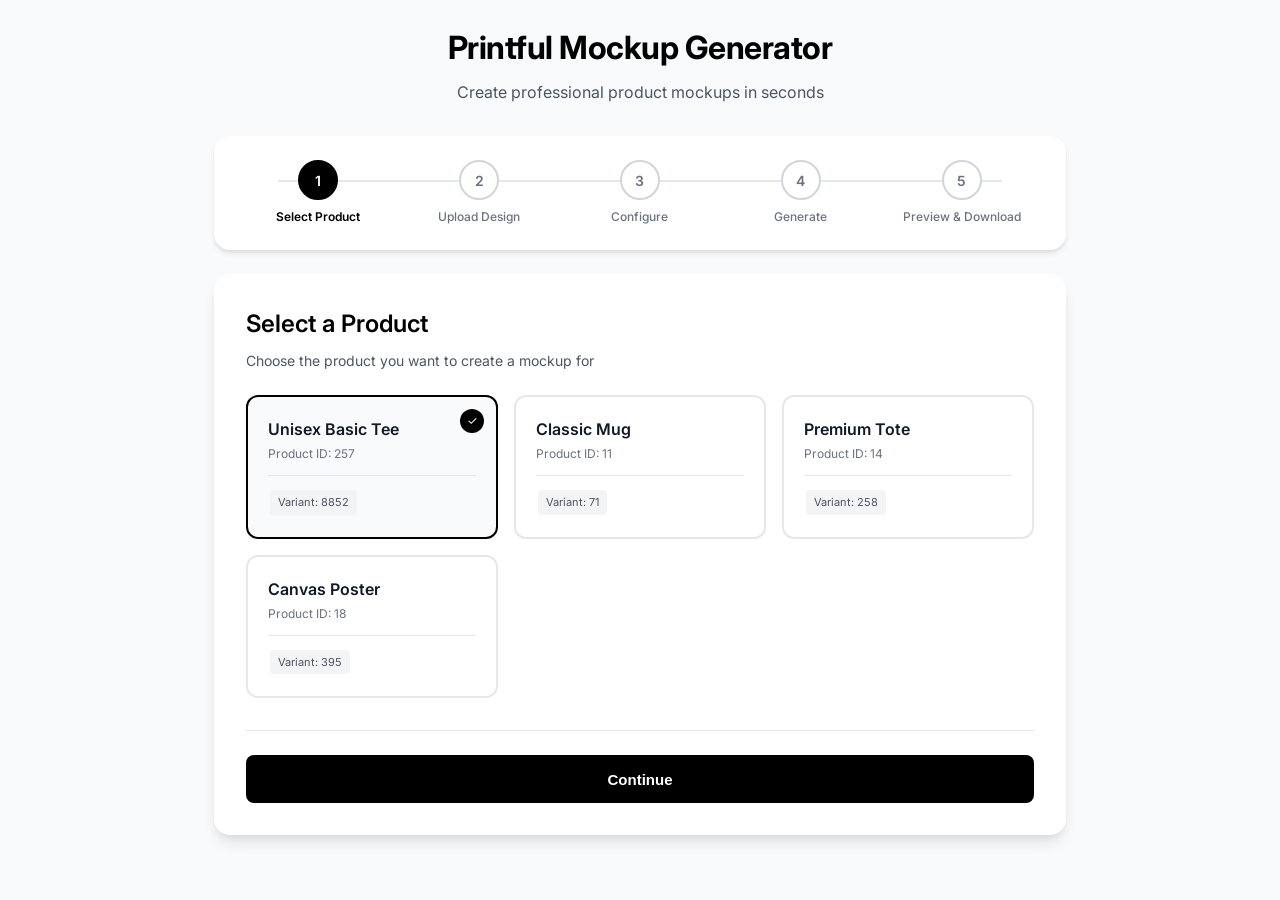
==== templates/index.html @ 851a249b "." ====
<!doctype html>
<html lang="en">
  <head>
    <meta charset="UTF-8" />
    <meta name="viewport" content="width=device-width, initial-scale=1.0" />
    <title>Printful Mockup Generator</title>
    <link rel="preconnect" href="https://fonts.googleapis.com" />
    <link rel="preconnect" href="https://fonts.gstatic.com" crossorigin />
    <link
      href="https://fonts.googleapis.com/css2?family=Inter:wght@300;400;500;600;700&display=swap"
      rel="stylesheet"
    />
    <style>
      :root {
        --color-black: #000000;
        --color-white: #ffffff;
        --color-gray-50: #f9fafb;
        --color-gray-100: #f3f4f6;
        --color-gray-200: #e5e7eb;
        --color-gray-300: #d1d5db;
        --color-gray-400: #9ca3af;
        --color-gray-500: #6b7280;
        --color-gray-600: #4b5563;
        --color-gray-700: #374151;
        --color-gray-800: #1f2937;
        --color-gray-900: #111827;
        --shadow-sm: 0 1px 2px 0 rgba(0, 0, 0, 0.05);
        --shadow-md:
          0 4px 6px -1px rgba(0, 0, 0, 0.1), 0 2px 4px -1px rgba(0, 0, 0, 0.06);
        --shadow-lg:
          0 10px 15px -3px rgba(0, 0, 0, 0.1),
          0 4px 6px -2px rgba(0, 0, 0, 0.05);
        --shadow-xl:
          0 20px 25px -5px rgba(0, 0, 0, 0.1),
          0 10px 10px -5px rgba(0, 0, 0, 0.04);
        --radius-sm: 4px;
        --radius-md: 8px;
        --radius-lg: 12px;
        --radius-xl: 16px;
        --transition-fast: 150ms ease;
        --transition-normal: 250ms ease;
        --transition-slow: 350ms ease;
      }

      * {
        box-sizing: border-box;
        margin: 0;
        padding: 0;
      }

      body {
        font-family:
          "Inter",
          -apple-system,
          BlinkMacSystemFont,
          "Segoe UI",
          Roboto,
          sans-serif;
        background: var(--color-gray-50);
        color: var(--color-gray-900);
        min-height: 100vh;
        line-height: 1.5;
      }

      /* Main Container */
      .app-container {
        max-width: 900px;
        margin: 0 auto;
        padding: 24px;
        min-height: 100vh;
      }

      /* Header */
      .app-header {
        text-align: center;
        margin-bottom: 32px;
      }

      .app-header h1 {
        font-size: 32px;
        font-weight: 700;
        color: var(--color-black);
        margin-bottom: 8px;
        letter-spacing: -0.5px;
      }

      .app-header p {
        font-size: 16px;
        color: var(--color-gray-600);
      }

      /* Progress Steps */
      .progress-container {
        background: var(--color-white);
        border-radius: var(--radius-xl);
        padding: 24px;
        margin-bottom: 24px;
        box-shadow: var(--shadow-md);
      }

      .progress-steps {
        display: flex;
        justify-content: space-between;
        position: relative;
      }

      .progress-steps::before {
        content: "";
        position: absolute;
        top: 20px;
        left: 40px;
        right: 40px;
        height: 2px;
        background: var(--color-gray-200);
        z-index: 0;
      }

      .progress-step {
        display: flex;
        flex-direction: column;
        align-items: center;
        position: relative;
        z-index: 1;
        flex: 1;
      }

      .step-circle {
        width: 40px;
        height: 40px;
        border-radius: 50%;
        background: var(--color-white);
        border: 2px solid var(--color-gray-300);
        display: flex;
        align-items: center;
        justify-content: center;
        font-weight: 600;
        font-size: 14px;
        color: var(--color-gray-500);
        transition: all var(--transition-normal);
        margin-bottom: 8px;
      }

      .step-label {
        font-size: 12px;
        font-weight: 500;
        color: var(--color-gray-500);
        text-align: center;
        transition: color var(--transition-normal);
      }

      .progress-step.active .step-circle {
        background: var(--color-black);
        border-color: var(--color-black);
        color: var(--color-white);
      }

      .progress-step.active .step-label {
        color: var(--color-black);
        font-weight: 600;
      }

      .progress-step.completed .step-circle {
        background: var(--color-black);
        border-color: var(--color-black);
        color: var(--color-white);
      }

      .progress-step.completed .step-label {
        color: var(--color-gray-700);
      }

      /* Main Card */
      .main-card {
        background: var(--color-white);
        border-radius: var(--radius-xl);
        box-shadow: var(--shadow-lg);
        overflow: hidden;
      }

      .card-content {
        padding: 32px;
      }

      /* Step Content */
      .step-content {
        display: none;
        animation: fadeIn var(--transition-normal);
      }

      .step-content.active {
        display: block;
      }

      @keyframes fadeIn {
        from {
          opacity: 0;
          transform: translateY(10px);
        }
        to {
          opacity: 1;
          transform: translateY(0);
        }
      }

      /* Step Title */
      .step-title {
        font-size: 24px;
        font-weight: 600;
        color: var(--color-black);
        margin-bottom: 8px;
      }

      .step-description {
        font-size: 14px;
        color: var(--color-gray-600);
        margin-bottom: 24px;
      }

      /* Product Selection */
      .product-grid {
        display: grid;
        grid-template-columns: repeat(auto-fill, minmax(200px, 1fr));
        gap: 16px;
      }

      .product-card {
        border: 2px solid var(--color-gray-200);
        border-radius: var(--radius-lg);
        padding: 20px;
        cursor: pointer;
        transition: all var(--transition-fast);
        background: var(--color-white);
      }

      .product-card:hover {
        border-color: var(--color-gray-400);
        transform: translateY(-2px);
        box-shadow: var(--shadow-md);
      }

      .product-card.selected {
        border-color: var(--color-black);
        background: var(--color-gray-50);
      }

      .product-card.selected::after {
        content: "✓";
        position: absolute;
        top: 12px;
        right: 12px;
        width: 24px;
        height: 24px;
        background: var(--color-black);
        color: var(--color-white);
        border-radius: 50%;
        display: flex;
        align-items: center;
        justify-content: center;
        font-size: 12px;
      }

      .product-card {
        position: relative;
      }

      .product-name {
        font-weight: 600;
        font-size: 16px;
        margin-bottom: 4px;
      }

      .product-id {
        font-size: 12px;
        color: var(--color-gray-500);
      }

      .product-variants {
        margin-top: 12px;
        padding-top: 12px;
        border-top: 1px solid var(--color-gray-200);
      }

      .variant-tag {
        display: inline-block;
        padding: 4px 8px;
        background: var(--color-gray-100);
        border-radius: var(--radius-sm);
        font-size: 11px;
        color: var(--color-gray-600);
        margin: 2px;
      }

      /* File Upload */
      .upload-zone {
        border: 2px dashed var(--color-gray-300);
        border-radius: var(--radius-lg);
        padding: 48px 24px;
        text-align: center;
        cursor: pointer;
        transition: all var(--transition-fast);
        background: var(--color-gray-50);
      }

      .upload-zone:hover,
      .upload-zone.dragover {
        border-color: var(--color-black);
        background: var(--color-white);
      }

      .upload-zone.has-file {
        border-style: solid;
        border-color: var(--color-black);
        background: var(--color-white);
      }

      .upload-icon {
        width: 64px;
        height: 64px;
        margin: 0 auto 16px;
        background: var(--color-gray-100);
        border-radius: 50%;
        display: flex;
        align-items: center;
        justify-content: center;
        font-size: 28px;
      }

      .upload-text {
        font-size: 16px;
        font-weight: 500;
        color: var(--color-gray-900);
        margin-bottom: 4px;
      }

      .upload-hint {
        font-size: 14px;
        color: var(--color-gray-500);
      }

      .upload-preview {
        display: flex;
        align-items: center;
        gap: 16px;
        padding: 16px;
        background: var(--color-gray-50);
        border-radius: var(--radius-md);
        margin-top: 16px;
      }

      .upload-preview img {
        width: 80px;
        height: 80px;
        object-fit: cover;
        border-radius: var(--radius-md);
      }

      .upload-preview-info {
        flex: 1;
      }

      .upload-preview-name {
        font-weight: 500;
        font-size: 14px;
        margin-bottom: 4px;
      }

      .upload-preview-size {
        font-size: 12px;
        color: var(--color-gray-500);
      }

      .upload-preview-remove {
        padding: 8px;
        background: none;
        border: none;
        cursor: pointer;
        color: var(--color-gray-500);
        transition: color var(--transition-fast);
      }

      .upload-preview-remove:hover {
        color: var(--color-black);
      }

      /* Placement Options */
      .placement-grid {
        display: grid;
        grid-template-columns: repeat(2, 1fr);
        gap: 12px;
      }

      @media (min-width: 640px) {
        .placement-grid {
          grid-template-columns: repeat(4, 1fr);
        }
      }

      .placement-option {
        border: 2px solid var(--color-gray-200);
        border-radius: var(--radius-md);
        padding: 16px 12px;
        cursor: pointer;
        transition: all var(--transition-fast);
        text-align: center;
      }

      .placement-option:hover {
        border-color: var(--color-gray-400);
      }

      .placement-option.selected {
        border-color: var(--color-black);
        background: var(--color-gray-900);
        color: var(--color-white);
      }

      .placement-icon {
        font-size: 24px;
        margin-bottom: 8px;
      }

      .placement-label {
        font-size: 12px;
        font-weight: 500;
      }

      /* Generate Button */
      .btn {
        display: inline-flex;
        align-items: center;
        justify-content: center;
        gap: 8px;
        padding: 14px 28px;
        background: var(--color-black);
        color: var(--color-white);
        border: none;
        border-radius: var(--radius-md);
        font-size: 15px;
        font-weight: 600;
        cursor: pointer;
        transition: all var(--transition-fast);
        min-height: 48px;
        width: 100%;
      }

      .btn:hover:not(:disabled) {
        background: var(--color-gray-800);
        transform: translateY(-1px);
        box-shadow: var(--shadow-md);
      }

      .btn:disabled {
        background: var(--color-gray-400);
        cursor: not-allowed;
      }

      .btn-secondary {
        background: var(--color-white);
        color: var(--color-black);
        border: 2px solid var(--color-black);
      }

      .btn-secondary:hover:not(:disabled) {
        background: var(--color-gray-50);
      }

      /* Loading State */
      .loading-container {
        text-align: center;
        padding: 48px 24px;
      }

      .loading-spinner {
        width: 48px;
        height: 48px;
        border: 3px solid var(--color-gray-200);
        border-top-color: var(--color-black);
        border-radius: 50%;
        animation: spin 1s linear infinite;
        margin: 0 auto 20px;
      }

      @keyframes spin {
        to {
          transform: rotate(360deg);
        }
      }

      .loading-text {
        font-size: 16px;
        font-weight: 500;
        color: var(--color-gray-900);
        margin-bottom: 8px;
      }

      .loading-subtext {
        font-size: 14px;
        color: var(--color-gray-500);
      }

      /* Progress Bar */
      .progress-bar {
        width: 100%;
        height: 4px;
        background: var(--color-gray-200);
        border-radius: 2px;
        margin-top: 24px;
        overflow: hidden;
      }

      .progress-bar-fill {
        height: 100%;
        background: var(--color-black);
        border-radius: 2px;
        transition: width var(--transition-normal);
      }

      /* Mockup Preview */
      .mockup-preview {
        text-align: center;
      }

      .mockup-image-container {
        position: relative;
        display: inline-block;
        max-width: 100%;
        margin-bottom: 24px;
      }

      .mockup-image {
        max-width: 100%;
        max-height: 400px;
        border-radius: var(--radius-lg);
        box-shadow: var(--shadow-lg);
      }

      .mockup-actions {
        display: flex;
        gap: 12px;
        justify-content: center;
        flex-wrap: wrap;
      }

      .mockup-actions .btn {
        width: auto;
        min-width: 160px;
      }

      /* Error/Success Messages */
      .message {
        padding: 16px 20px;
        border-radius: var(--radius-md);
        margin-bottom: 20px;
        font-size: 14px;
        display: flex;
        align-items: center;
        gap: 12px;
      }

      .message.error {
        background: #fef2f2;
        border: 1px solid #fecaca;
        color: #991b1b;
      }

      .message.success {
        background: #f0fdf4;
        border: 1px solid #bbf7d0;
        color: #166534;
      }

      .message-icon {
        font-size: 20px;
      }

      /* Toast Notifications */
      .toast-container {
        position: fixed;
        top: 24px;
        right: 24px;
        z-index: 1000;
        display: flex;
        flex-direction: column;
        gap: 12px;
      }

      .toast {
        padding: 16px 20px;
        background: var(--color-white);
        border-radius: var(--radius-md);
        box-shadow: var(--shadow-xl);
        display: flex;
        align-items: center;
        gap: 12px;
        min-width: 300px;
        animation: slideIn var(--transition-normal);
        border-left: 4px solid var(--color-black);
      }

      .toast.success {
        border-left-color: #22c55e;
      }

      .toast.error {
        border-left-color: #ef4444;
      }

      @keyframes slideIn {
        from {
          opacity: 0;
          transform: translateX(100%);
        }
        to {
          opacity: 1;
          transform: translateX(0);
        }
      }

      /* Navigation Buttons */
      .step-navigation {
        display: flex;
        gap: 12px;
        margin-top: 32px;
        padding-top: 24px;
        border-top: 1px solid var(--color-gray-200);
      }

      .step-navigation .btn {
        flex: 1;
      }

      /* Hidden */
      .hidden {
        display: none !important;
      }

      /* Responsive */
      @media (max-width: 640px) {
        .app-container {
          padding: 16px;
        }

        .progress-steps::before {
          left: 20px;
          right: 20px;
        }

        .step-label {
          font-size: 10px;
        }

        .step-circle {
          width: 32px;
          height: 32px;
          font-size: 12px;
        }

        .card-content {
          padding: 24px 16px;
        }

        .placement-grid {
          grid-template-columns: repeat(2, 1fr);
        }
      }
    </style>
  </head>
  <body>
    <div class="app-container">
      <!-- Header -->
      <header class="app-header">
        <h1>Printful Mockup Generator</h1>
        <p>Create professional product mockups in seconds</p>
      </header>

      <!-- Progress Steps -->
      <div class="progress-container">
        <div class="progress-steps">
          <div class="progress-step active" data-step="1">
            <div class="step-circle">1</div>
            <div class="step-label">Select Product</div>
          </div>
          <div class="progress-step" data-step="2">
            <div class="step-circle">2</div>
            <div class="step-label">Upload Design</div>
          </div>
          <div class="progress-step" data-step="3">
            <div class="step-circle">3</div>
            <div class="step-label">Configure</div>
          </div>
          <div class="progress-step" data-step="4">
            <div class="step-circle">4</div>
            <div class="step-label">Generate</div>
          </div>
          <div class="progress-step" data-step="5">
            <div class="step-circle">5</div>
            <div class="step-label">Preview & Download</div>
          </div>
        </div>
      </div>

      <!-- Main Card -->
      <div class="main-card">
        <div class="card-content">
          <!-- Messages -->
          <div id="message-container"></div>

          <!-- Step 1: Select Product -->
          <div id="step-1" class="step-content active">
            <h2 class="step-title">Select a Product</h2>
            <p class="step-description">
              Choose the product you want to create a mockup for
            </p>

            <div class="product-grid">
              <div
                class="product-card selected"
                data-product-id="257"
                data-variant-id="8852"
              >
                <div class="product-name">Unisex Basic Tee</div>
                <div class="product-id">Product ID: 257</div>
                <div class="product-variants">
                  <span class="variant-tag">Variant: 8852</span>
                </div>
              </div>
              <div
                class="product-card"
                data-product-id="11"
                data-variant-id="71"
              >
                <div class="product-name">Classic Mug</div>
                <div class="product-id">Product ID: 11</div>
                <div class="product-variants">
                  <span class="variant-tag">Variant: 71</span>
                </div>
              </div>
              <div
                class="product-card"
                data-product-id="14"
                data-variant-id="258"
              >
                <div class="product-name">Premium Tote</div>
                <div class="product-id">Product ID: 14</div>
                <div class="product-variants">
                  <span class="variant-tag">Variant: 258</span>
                </div>
              </div>
              <div
                class="product-card"
                data-product-id="18"
                data-variant-id="395"
              >
                <div class="product-name">Canvas Poster</div>
                <div class="product-id">Product ID: 18</div>
                <div class="product-variants">
                  <span class="variant-tag">Variant: 395</span>
                </div>
              </div>
            </div>

            <div class="step-navigation">
              <button class="btn" id="step1-next">Continue</button>
            </div>
          </div>

          <!-- Step 2: Upload Design -->
          <div id="step-2" class="step-content">
            <h2 class="step-title">Upload Your Design</h2>
            <p class="step-description">
              Upload your artwork in PNG, JPG, or SVG format
            </p>

            <div class="upload-zone" id="upload-zone">
              <div class="upload-icon">📁</div>
              <div class="upload-text">Click to upload or drag and drop</div>
              <div class="upload-hint">PNG, JPG, SVG up to 10MB</div>
              <input
                type="file"
                id="file-input"
                accept="image/png,image/jpeg,image/jpg,image/svg+xml"
                hidden
              />
            </div>

            <div id="upload-preview" class="upload-preview hidden">
              <img id="preview-image" src="" alt="Preview" />
              <div class="upload-preview-info">
                <div class="upload-preview-name" id="preview-name"></div>
                <div class="upload-preview-size" id="preview-size"></div>
              </div>
              <button
                class="upload-preview-remove"
                id="remove-file"
                title="Remove"
              >
                ✕
              </button>
            </div>

            <div class="step-navigation">
              <button class="btn btn-secondary" id="step2-back">Back</button>
              <button class="btn" id="step2-next" disabled>Continue</button>
            </div>
          </div>

          <!-- Step 3: Configure -->
          <div id="step-3" class="step-content">
            <h2 class="step-title">Configure Placement</h2>
            <p class="step-description">
              Choose where you want your design to appear on the product
            </p>

            <div class="placement-grid">
              <div class="placement-option selected" data-placement="front">
                <div class="placement-icon">👕</div>
                <div class="placement-label">Front</div>
              </div>
              <div class="placement-option" data-placement="back">
                <div class="placement-icon">👔</div>
                <div class="placement-label">Back</div>
              </div>
              <div class="placement-option" data-placement="left_chest">
                <div class="placement-icon">🎯</div>
                <div class="placement-label">Left Chest</div>
              </div>
              <div class="placement-option" data-placement="right_chest">
                <div class="placement-icon">🎯</div>
                <div class="placement-label">Right Chest</div>
              </div>
            </div>

            <div class="step-navigation">
              <button class="btn btn-secondary" id="step3-back">Back</button>
              <button class="btn" id="step3-next">Generate Mockup</button>
            </div>
          </div>

          <!-- Step 4: Generate -->
          <div id="step-4" class="step-content">
            <h2 class="step-title">Generating Mockup</h2>
            <p class="step-description">
              Please wait while we create your mockup...
            </p>

            <div class="loading-container">
              <div class="loading-spinner"></div>
              <div class="loading-text" id="loading-text">
                Uploading your design...
              </div>
              <div class="loading-subtext" id="loading-subtext">
                This may take a few moments
              </div>
              <div class="progress-bar">
                <div
                  class="progress-bar-fill"
                  id="progress-bar"
                  style="width: 0%"
                ></div>
              </div>
            </div>
          </div>

          <!-- Step 5: Preview & Download -->
          <div id="step-5" class="step-content">
            <h2 class="step-title">Your Mockup is Ready!</h2>
            <p class="step-description">
              Preview and download your generated mockup
            </p>

            <div class="mockup-preview">
              <div class="mockup-image-container">
                <img
                  id="final-mockup"
                  class="mockup-image"
                  src=""
                  alt="Generated Mockup"
                />
              </div>

              <div class="mockup-actions">
                <button class="btn" id="download-btn">Download Mockup</button>
                <button class="btn btn-secondary" id="new-mockup-btn">
                  Create New Mockup
                </button>
              </div>
            </div>
          </div>
        </div>
      </div>
    </div>

    <!-- Toast Container -->
    <div class="toast-container" id="toast-container"></div>

    <script>
      // App State
      const state = {
        currentStep: 1,
        productId: 257,
        variantId: 8852,
        selectedFile: null,
        placement: "front",
        taskKey: null,
        pollingInterval: null,
        mockupUrl: null,
      };

      // DOM Elements
      const elements = {
        progressSteps: document.querySelectorAll(".progress-step"),
        stepContents: document.querySelectorAll(".step-content"),
        productCards: document.querySelectorAll(".product-card"),
        uploadZone: document.getElementById("upload-zone"),
        fileInput: document.getElementById("file-input"),
        uploadPreview: document.getElementById("upload-preview"),
        previewImage: document.getElementById("preview-image"),
        previewName: document.getElementById("preview-name"),
        previewSize: document.getElementById("preview-size"),
        removeFile: document.getElementById("remove-file"),
        placementOptions: document.querySelectorAll(".placement-option"),
        loadingText: document.getElementById("loading-text"),
        loadingSubtext: document.getElementById("loading-subtext"),
        progressBar: document.getElementById("progress-bar"),
        finalMockup: document.getElementById("final-mockup"),
        messageContainer: document.getElementById("message-container"),
        toastContainer: document.getElementById("toast-container"),
      };

      // Initialize
      function init() {
        setupEventListeners();
        updateProgressUI();
      }

      // Event Listeners
      function setupEventListeners() {
        // Product selection
        elements.productCards.forEach((card) => {
          card.addEventListener("click", () => {
            elements.productCards.forEach((c) =>
              c.classList.remove("selected"),
            );
            card.classList.add("selected");
            state.productId = parseInt(card.dataset.productId);
            state.variantId = parseInt(card.dataset.variantId);
          });
        });

        // File upload
        elements.uploadZone.addEventListener("click", () => {
          elements.fileInput.click();
        });

        elements.uploadZone.addEventListener("dragover", (e) => {
          e.preventDefault();
          elements.uploadZone.classList.add("dragover");
        });

        elements.uploadZone.addEventListener("dragleave", () => {
          elements.uploadZone.classList.remove("dragover");
        });

        elements.uploadZone.addEventListener("drop", (e) => {
          e.preventDefault();
          elements.uploadZone.classList.remove("dragover");
          const file = e.dataTransfer.files[0];
          if (file && file.type.startsWith("image/")) {
            handleFileSelect(file);
          }
        });

        elements.fileInput.addEventListener("change", (e) => {
          const file = e.target.files[0];
          if (file) {
            handleFileSelect(file);
          }
        });

        elements.removeFile.addEventListener("click", (e) => {
          e.stopPropagation();
          clearFile();
        });

        // Placement selection
        elements.placementOptions.forEach((option) => {
          option.addEventListener("click", () => {
            elements.placementOptions.forEach((o) =>
              o.classList.remove("selected"),
            );
            option.classList.add("selected");
            state.placement = option.dataset.placement;
          });
        });

        // Navigation buttons
        document.getElementById("step1-next").addEventListener("click", () => {
          goToStep(2);
        });

        document.getElementById("step2-back").addEventListener("click", () => {
          goToStep(1);
        });

        document.getElementById("step2-next").addEventListener("click", () => {
          goToStep(3);
        });

        document.getElementById("step3-back").addEventListener("click", () => {
          goToStep(2);
        });

        document.getElementById("step3-next").addEventListener("click", () => {
          generateMockup();
        });

        document
          .getElementById("download-btn")
          .addEventListener("click", () => {
            downloadMockup();
          });

        document
          .getElementById("new-mockup-btn")
          .addEventListener("click", () => {
            resetApp();
          });
      }

      // File Handling
      function handleFileSelect(file) {
        state.selectedFile = file;

        // Show preview
        const reader = new FileReader();
        reader.onload = (e) => {
          elements.previewImage.src = e.target.result;
          elements.previewName.textContent = file.name;
          elements.previewSize.textContent = formatFileSize(file.size);
          elements.uploadPreview.classList.remove("hidden");
          elements.uploadZone.classList.add("has-file");
          document.getElementById("step2-next").disabled = false;
        };
        reader.readAsDataURL(file);
      }

      function clearFile() {
        state.selectedFile = null;
        elements.fileInput.value = "";
        elements.uploadPreview.classList.add("hidden");
        elements.uploadZone.classList.remove("has-file");
        document.getElementById("step2-next").disabled = true;
      }

      function formatFileSize(bytes) {
        if (bytes < 1024) return bytes + " B";
        if (bytes < 1024 * 1024) return (bytes / 1024).toFixed(1) + " KB";
        return (bytes / (1024 * 1024)).toFixed(1) + " MB";
      }

      // Step Navigation
      function goToStep(step) {
        state.currentStep = step;
        updateProgressUI();

        elements.stepContents.forEach((content) => {
          content.classList.remove("active");
        });
        document.getElementById(`step-${step}`).classList.add("active");
      }

      function updateProgressUI() {
        elements.progressSteps.forEach((step) => {
          const stepNum = parseInt(step.dataset.step);
          step.classList.remove("active", "completed");

          if (stepNum < state.currentStep) {
            step.classList.add("completed");
          } else if (stepNum === state.currentStep) {
            step.classList.add("active");
          }
        });
      }

      // Mockup Generation
      async function generateMockup() {
        goToStep(4);
        updateProgress(0, "Uploading your design...");

        try {
          // Upload file
          const formData = new FormData();
          formData.append("file", state.selectedFile);
          formData.append("create_mockup", "true");

          updateProgress(20, "Uploading your design...");

          console.log("Starting upload to /api/upload...");

          const uploadResponse = await fetch("/api/upload", {
            method: "POST",
            body: formData,
          });

          console.log("Upload response status:", uploadResponse.status);

          if (!uploadResponse.ok) {
            throw new Error(`Server returned ${uploadResponse.status}: ${uploadResponse.statusText}`);
          }

          const uploadResult = await uploadResponse.json();
          console.log("Upload result:", uploadResult);

          if (!uploadResult.success) {
            throw new Error(uploadResult.error || "Failed to upload file");
          }

          updateProgress(50, "Creating mockup task...");

          // Get task key
          const taskKey =
            uploadResult.data?.mockup_task?.result?.task_key ||
            uploadResult.data?.mockup_task?.task_key ||
            uploadResult.task_key;

          console.log("Task key received:", taskKey);

          if (!taskKey) {
            console.error("Full upload result:", uploadResult);
            throw new Error("No task key returned from server. Check server logs for details.");
          }

          state.taskKey = taskKey;

          updateProgress(70, "Processing mockup...");

          // Start polling for results
          await pollTaskResult(taskKey);
        } catch (error) {
          console.error("Mockup generation error:", error);
          updateProgress(0, "Error occurred");
          showToast(error.message || "An error occurred during mockup generation", "error");
          setTimeout(() => {
            goToStep(3);
          }, 2000);
        }
      }

      function updateProgress(percent, text) {
        elements.progressBar.style.width = percent + "%";
        elements.loadingText.textContent = text;
      }

      async function pollTaskResult(taskKey) {
        updateProgress(80, "Processing mockup...");

        // Poll every 3 seconds
        state.pollingInterval = setInterval(async () => {
          try {
            const response = await fetch(`/api/mockups/${taskKey}`);
            const result = await response.json();

            if (result.success) {
              if (result.status === "completed") {
                clearInterval(state.pollingInterval);
                updateProgress(100, "Complete!");

                const mockups = result.mockups || [];
                if (mockups.length > 0) {
                  state.mockupUrl = mockups[0].url;
                  elements.finalMockup.src = state.mockupUrl;
                  showToast("Mockup generated successfully!", "success");
                  goToStep(5);
                } else {
                  throw new Error("No mockups returned");
                }
              } else if (result.status === "failed") {
                clearInterval(state.pollingInterval);
                throw new Error("Mockup generation failed");
              }
            }
          } catch (error) {
            console.error("Polling error:", error);
          }
        }, 3000);

        // Initial poll
        try {
          const response = await fetch(`/api/mockups/${taskKey}`);
          const result = await response.json();

          if (result.success && result.status === "completed") {
            clearInterval(state.pollingInterval);
            updateProgress(100, "Complete!");

            const mockups = result.mockups || [];
            if (mockups.length > 0) {
              state.mockupUrl = mockups[0].url;
              elements.finalMockup.src = state.mockupUrl;
              showToast("Mockup generated successfully!", "success");
              goToStep(5);
            }
          }
        } catch (error) {
          console.error("Initial poll error:", error);
        }
      }

      // Download Mockup
      function downloadMockup() {
        if (state.mockupUrl) {
          const link = document.createElement("a");
          link.href = state.mockupUrl;
          link.download = "mockup-" + Date.now() + ".png";
          link.target = "_blank";
          document.body.appendChild(link);
          link.click();
          document.body.removeChild(link);
          showToast("Download started!", "success");
        }
      }

      // Reset App
      function resetApp() {
        clearInterval(state.pollingInterval);
        state.currentStep = 1;
        state.taskKey = null;
        state.mockupUrl = null;
        clearFile();

        // Reset placement
        elements.placementOptions.forEach((o) =>
          o.classList.remove("selected"),
        );
        document
          .querySelector('[data-placement="front"]')
          .classList.add("selected");
        state.placement = "front";

        // Reset product selection
        elements.productCards.forEach((c) => c.classList.remove("selected"));
        document
          .querySelector('[data-product-id="257"]')
          .classList.add("selected");
        state.productId = 257;
        state.variantId = 8852;

        goToStep(1);
      }

      // Toast Notifications
      function showToast(message, type = "success") {
        const toast = document.createElement("div");
        toast.className = `toast ${type}`;
        toast.innerHTML = `
          <span class="message-icon">${type === "success" ? "✓" : "✕"}</span>
          <span>${message}</span>
        `;

        elements.toastContainer.appendChild(toast);

        setTimeout(() => {
          toast.style.opacity = "0";
          toast.style.transform = "translateX(100%)";
          setTimeout(() => {
            toast.remove();
          }, 300);
        }, 3000);
      }

      // Initialize app
      init();
    </script>
  </body>
</html>
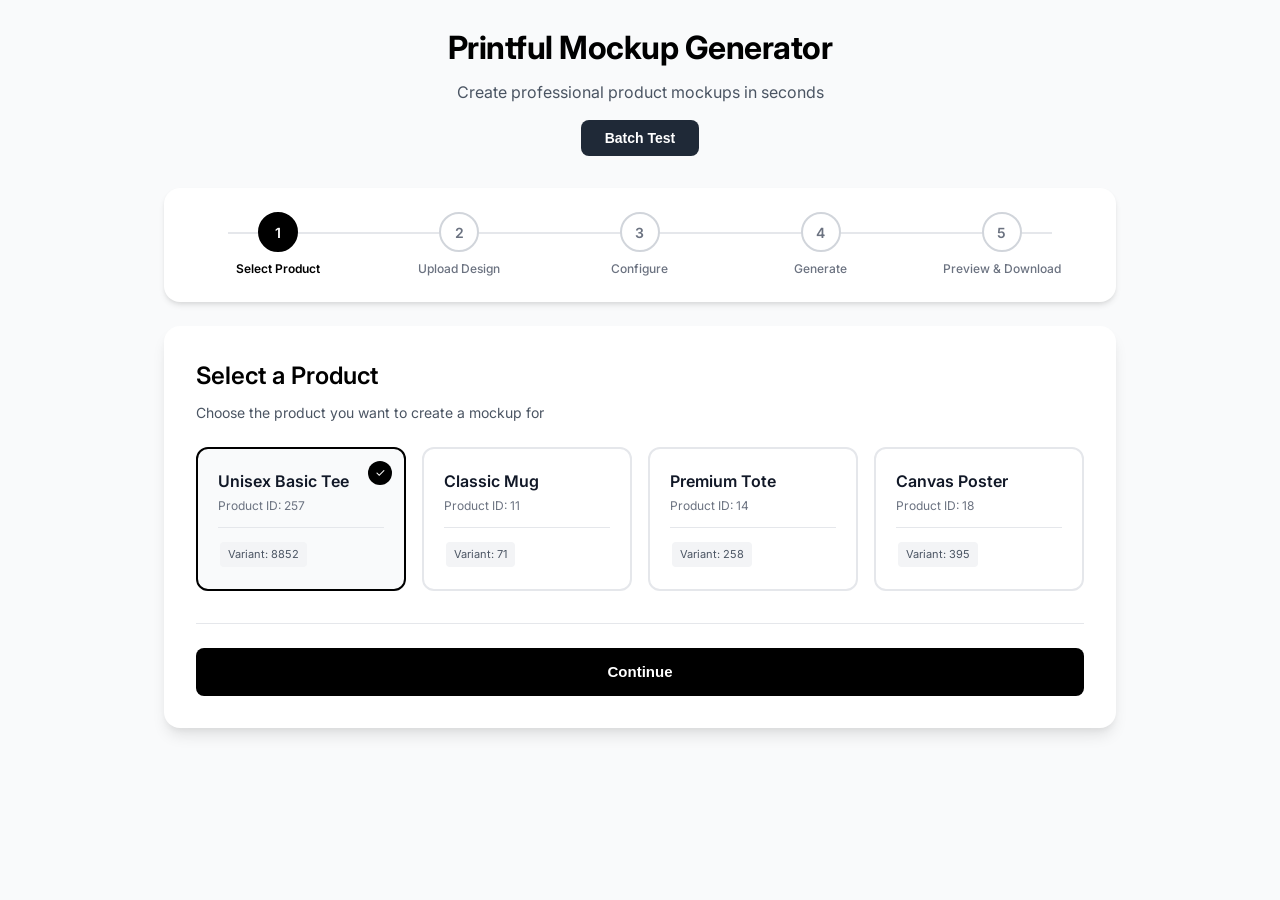
==== commit 8b333e77: "." ====
--- a/templates/index.html
+++ b/templates/index.html
@@ -10,660 +10,7 @@
       href="https://fonts.googleapis.com/css2?family=Inter:wght@300;400;500;600;700&display=swap"
       rel="stylesheet"
     />
-    <style>
-      :root {
-        --color-black: #000000;
-        --color-white: #ffffff;
-        --color-gray-50: #f9fafb;
-        --color-gray-100: #f3f4f6;
-        --color-gray-200: #e5e7eb;
-        --color-gray-300: #d1d5db;
-        --color-gray-400: #9ca3af;
-        --color-gray-500: #6b7280;
-        --color-gray-600: #4b5563;
-        --color-gray-700: #374151;
-        --color-gray-800: #1f2937;
-        --color-gray-900: #111827;
-        --shadow-sm: 0 1px 2px 0 rgba(0, 0, 0, 0.05);
-        --shadow-md:
-          0 4px 6px -1px rgba(0, 0, 0, 0.1), 0 2px 4px -1px rgba(0, 0, 0, 0.06);
-        --shadow-lg:
-          0 10px 15px -3px rgba(0, 0, 0, 0.1),
-          0 4px 6px -2px rgba(0, 0, 0, 0.05);
-        --shadow-xl:
-          0 20px 25px -5px rgba(0, 0, 0, 0.1),
-          0 10px 10px -5px rgba(0, 0, 0, 0.04);
-        --radius-sm: 4px;
-        --radius-md: 8px;
-        --radius-lg: 12px;
-        --radius-xl: 16px;
-        --transition-fast: 150ms ease;
-        --transition-normal: 250ms ease;
-        --transition-slow: 350ms ease;
-      }
-
-      * {
-        box-sizing: border-box;
-        margin: 0;
-        padding: 0;
-      }
-
-      body {
-        font-family:
-          "Inter",
-          -apple-system,
-          BlinkMacSystemFont,
-          "Segoe UI",
-          Roboto,
-          sans-serif;
-        background: var(--color-gray-50);
-        color: var(--color-gray-900);
-        min-height: 100vh;
-        line-height: 1.5;
-      }
-
-      /* Main Container */
-      .app-container {
-        max-width: 900px;
-        margin: 0 auto;
-        padding: 24px;
-        min-height: 100vh;
-      }
-
-      /* Header */
-      .app-header {
-        text-align: center;
-        margin-bottom: 32px;
-      }
-
-      .app-header h1 {
-        font-size: 32px;
-        font-weight: 700;
-        color: var(--color-black);
-        margin-bottom: 8px;
-        letter-spacing: -0.5px;
-      }
-
-      .app-header p {
-        font-size: 16px;
-        color: var(--color-gray-600);
-      }
-
-      /* Progress Steps */
-      .progress-container {
-        background: var(--color-white);
-        border-radius: var(--radius-xl);
-        padding: 24px;
-        margin-bottom: 24px;
-        box-shadow: var(--shadow-md);
-      }
-
-      .progress-steps {
-        display: flex;
-        justify-content: space-between;
-        position: relative;
-      }
-
-      .progress-steps::before {
-        content: "";
-        position: absolute;
-        top: 20px;
-        left: 40px;
-        right: 40px;
-        height: 2px;
-        background: var(--color-gray-200);
-        z-index: 0;
-      }
-
-      .progress-step {
-        display: flex;
-        flex-direction: column;
-        align-items: center;
-        position: relative;
-        z-index: 1;
-        flex: 1;
-      }
-
-      .step-circle {
-        width: 40px;
-        height: 40px;
-        border-radius: 50%;
-        background: var(--color-white);
-        border: 2px solid var(--color-gray-300);
-        display: flex;
-        align-items: center;
-        justify-content: center;
-        font-weight: 600;
-        font-size: 14px;
-        color: var(--color-gray-500);
-        transition: all var(--transition-normal);
-        margin-bottom: 8px;
-      }
-
-      .step-label {
-        font-size: 12px;
-        font-weight: 500;
-        color: var(--color-gray-500);
-        text-align: center;
-        transition: color var(--transition-normal);
-      }
-
-      .progress-step.active .step-circle {
-        background: var(--color-black);
-        border-color: var(--color-black);
-        color: var(--color-white);
-      }
-
-      .progress-step.active .step-label {
-        color: var(--color-black);
-        font-weight: 600;
-      }
-
-      .progress-step.completed .step-circle {
-        background: var(--color-black);
-        border-color: var(--color-black);
-        color: var(--color-white);
-      }
-
-      .progress-step.completed .step-label {
-        color: var(--color-gray-700);
-      }
-
-      /* Main Card */
-      .main-card {
-        background: var(--color-white);
-        border-radius: var(--radius-xl);
-        box-shadow: var(--shadow-lg);
-        overflow: hidden;
-      }
-
-      .card-content {
-        padding: 32px;
-      }
-
-      /* Step Content */
-      .step-content {
-        display: none;
-        animation: fadeIn var(--transition-normal);
-      }
-
-      .step-content.active {
-        display: block;
-      }
-
-      @keyframes fadeIn {
-        from {
-          opacity: 0;
-          transform: translateY(10px);
-        }
-        to {
-          opacity: 1;
-          transform: translateY(0);
-        }
-      }
-
-      /* Step Title */
-      .step-title {
-        font-size: 24px;
-        font-weight: 600;
-        color: var(--color-black);
-        margin-bottom: 8px;
-      }
-
-      .step-description {
-        font-size: 14px;
-        color: var(--color-gray-600);
-        margin-bottom: 24px;
-      }
-
-      /* Product Selection */
-      .product-grid {
-        display: grid;
-        grid-template-columns: repeat(auto-fill, minmax(200px, 1fr));
-        gap: 16px;
-      }
-
-      .product-card {
-        border: 2px solid var(--color-gray-200);
-        border-radius: var(--radius-lg);
-        padding: 20px;
-        cursor: pointer;
-        transition: all var(--transition-fast);
-        background: var(--color-white);
-      }
-
-      .product-card:hover {
-        border-color: var(--color-gray-400);
-        transform: translateY(-2px);
-        box-shadow: var(--shadow-md);
-      }
-
-      .product-card.selected {
-        border-color: var(--color-black);
-        background: var(--color-gray-50);
-      }
-
-      .product-card.selected::after {
-        content: "✓";
-        position: absolute;
-        top: 12px;
-        right: 12px;
-        width: 24px;
-        height: 24px;
-        background: var(--color-black);
-        color: var(--color-white);
-        border-radius: 50%;
-        display: flex;
-        align-items: center;
-        justify-content: center;
-        font-size: 12px;
-      }
-
-      .product-card {
-        position: relative;
-      }
-
-      .product-name {
-        font-weight: 600;
-        font-size: 16px;
-        margin-bottom: 4px;
-      }
-
-      .product-id {
-        font-size: 12px;
-        color: var(--color-gray-500);
-      }
-
-      .product-variants {
-        margin-top: 12px;
-        padding-top: 12px;
-        border-top: 1px solid var(--color-gray-200);
-      }
-
-      .variant-tag {
-        display: inline-block;
-        padding: 4px 8px;
-        background: var(--color-gray-100);
-        border-radius: var(--radius-sm);
-        font-size: 11px;
-        color: var(--color-gray-600);
-        margin: 2px;
-      }
-
-      /* File Upload */
-      .upload-zone {
-        border: 2px dashed var(--color-gray-300);
-        border-radius: var(--radius-lg);
-        padding: 48px 24px;
-        text-align: center;
-        cursor: pointer;
-        transition: all var(--transition-fast);
-        background: var(--color-gray-50);
-      }
-
-      .upload-zone:hover,
-      .upload-zone.dragover {
-        border-color: var(--color-black);
-        background: var(--color-white);
-      }
-
-      .upload-zone.has-file {
-        border-style: solid;
-        border-color: var(--color-black);
-        background: var(--color-white);
-      }
-
-      .upload-icon {
-        width: 64px;
-        height: 64px;
-        margin: 0 auto 16px;
-        background: var(--color-gray-100);
-        border-radius: 50%;
-        display: flex;
-        align-items: center;
-        justify-content: center;
-        font-size: 28px;
-      }
-
-      .upload-text {
-        font-size: 16px;
-        font-weight: 500;
-        color: var(--color-gray-900);
-        margin-bottom: 4px;
-      }
-
-      .upload-hint {
-        font-size: 14px;
-        color: var(--color-gray-500);
-      }
-
-      .upload-preview {
-        display: flex;
-        align-items: center;
-        gap: 16px;
-        padding: 16px;
-        background: var(--color-gray-50);
-        border-radius: var(--radius-md);
-        margin-top: 16px;
-      }
-
-      .upload-preview img {
-        width: 80px;
-        height: 80px;
-        object-fit: cover;
-        border-radius: var(--radius-md);
-      }
-
-      .upload-preview-info {
-        flex: 1;
-      }
-
-      .upload-preview-name {
-        font-weight: 500;
-        font-size: 14px;
-        margin-bottom: 4px;
-      }
-
-      .upload-preview-size {
-        font-size: 12px;
-        color: var(--color-gray-500);
-      }
-
-      .upload-preview-remove {
-        padding: 8px;
-        background: none;
-        border: none;
-        cursor: pointer;
-        color: var(--color-gray-500);
-        transition: color var(--transition-fast);
-      }
-
-      .upload-preview-remove:hover {
-        color: var(--color-black);
-      }
-
-      /* Placement Options */
-      .placement-grid {
-        display: grid;
-        grid-template-columns: repeat(2, 1fr);
-        gap: 12px;
-      }
-
-      @media (min-width: 640px) {
-        .placement-grid {
-          grid-template-columns: repeat(4, 1fr);
-        }
-      }
-
-      .placement-option {
-        border: 2px solid var(--color-gray-200);
-        border-radius: var(--radius-md);
-        padding: 16px 12px;
-        cursor: pointer;
-        transition: all var(--transition-fast);
-        text-align: center;
-      }
-
-      .placement-option:hover {
-        border-color: var(--color-gray-400);
-      }
-
-      .placement-option.selected {
-        border-color: var(--color-black);
-        background: var(--color-gray-900);
-        color: var(--color-white);
-      }
-
-      .placement-icon {
-        font-size: 24px;
-        margin-bottom: 8px;
-      }
-
-      .placement-label {
-        font-size: 12px;
-        font-weight: 500;
-      }
-
-      /* Generate Button */
-      .btn {
-        display: inline-flex;
-        align-items: center;
-        justify-content: center;
-        gap: 8px;
-        padding: 14px 28px;
-        background: var(--color-black);
-        color: var(--color-white);
-        border: none;
-        border-radius: var(--radius-md);
-        font-size: 15px;
-        font-weight: 600;
-        cursor: pointer;
-        transition: all var(--transition-fast);
-        min-height: 48px;
-        width: 100%;
-      }
-
-      .btn:hover:not(:disabled) {
-        background: var(--color-gray-800);
-        transform: translateY(-1px);
-        box-shadow: var(--shadow-md);
-      }
-
-      .btn:disabled {
-        background: var(--color-gray-400);
-        cursor: not-allowed;
-      }
-
-      .btn-secondary {
-        background: var(--color-white);
-        color: var(--color-black);
-        border: 2px solid var(--color-black);
-      }
-
-      .btn-secondary:hover:not(:disabled) {
-        background: var(--color-gray-50);
-      }
-
-      /* Loading State */
-      .loading-container {
-        text-align: center;
-        padding: 48px 24px;
-      }
-
-      .loading-spinner {
-        width: 48px;
-        height: 48px;
-        border: 3px solid var(--color-gray-200);
-        border-top-color: var(--color-black);
-        border-radius: 50%;
-        animation: spin 1s linear infinite;
-        margin: 0 auto 20px;
-      }
-
-      @keyframes spin {
-        to {
-          transform: rotate(360deg);
-        }
-      }
-
-      .loading-text {
-        font-size: 16px;
-        font-weight: 500;
-        color: var(--color-gray-900);
-        margin-bottom: 8px;
-      }
-
-      .loading-subtext {
-        font-size: 14px;
-        color: var(--color-gray-500);
-      }
-
-      /* Progress Bar */
-      .progress-bar {
-        width: 100%;
-        height: 4px;
-        background: var(--color-gray-200);
-        border-radius: 2px;
-        margin-top: 24px;
-        overflow: hidden;
-      }
-
-      .progress-bar-fill {
-        height: 100%;
-        background: var(--color-black);
-        border-radius: 2px;
-        transition: width var(--transition-normal);
-      }
-
-      /* Mockup Preview */
-      .mockup-preview {
-        text-align: center;
-      }
-
-      .mockup-image-container {
-        position: relative;
-        display: inline-block;
-        max-width: 100%;
-        margin-bottom: 24px;
-      }
-
-      .mockup-image {
-        max-width: 100%;
-        max-height: 400px;
-        border-radius: var(--radius-lg);
-        box-shadow: var(--shadow-lg);
-      }
-
-      .mockup-actions {
-        display: flex;
-        gap: 12px;
-        justify-content: center;
-        flex-wrap: wrap;
-      }
-
-      .mockup-actions .btn {
-        width: auto;
-        min-width: 160px;
-      }
-
-      /* Error/Success Messages */
-      .message {
-        padding: 16px 20px;
-        border-radius: var(--radius-md);
-        margin-bottom: 20px;
-        font-size: 14px;
-        display: flex;
-        align-items: center;
-        gap: 12px;
-      }
-
-      .message.error {
-        background: #fef2f2;
-        border: 1px solid #fecaca;
-        color: #991b1b;
-      }
-
-      .message.success {
-        background: #f0fdf4;
-        border: 1px solid #bbf7d0;
-        color: #166534;
-      }
-
-      .message-icon {
-        font-size: 20px;
-      }
-
-      /* Toast Notifications */
-      .toast-container {
-        position: fixed;
-        top: 24px;
-        right: 24px;
-        z-index: 1000;
-        display: flex;
-        flex-direction: column;
-        gap: 12px;
-      }
-
-      .toast {
-        padding: 16px 20px;
-        background: var(--color-white);
-        border-radius: var(--radius-md);
-        box-shadow: var(--shadow-xl);
-        display: flex;
-        align-items: center;
-        gap: 12px;
-        min-width: 300px;
-        animation: slideIn var(--transition-normal);
-        border-left: 4px solid var(--color-black);
-      }
-
-      .toast.success {
-        border-left-color: #22c55e;
-      }
-
-      .toast.error {
-        border-left-color: #ef4444;
-      }
-
-      @keyframes slideIn {
-        from {
-          opacity: 0;
-          transform: translateX(100%);
-        }
-        to {
-          opacity: 1;
-          transform: translateX(0);
-        }
-      }
-
-      /* Navigation Buttons */
-      .step-navigation {
-        display: flex;
-        gap: 12px;
-        margin-top: 32px;
-        padding-top: 24px;
-        border-top: 1px solid var(--color-gray-200);
-      }
-
-      .step-navigation .btn {
-        flex: 1;
-      }
-
-      /* Hidden */
-      .hidden {
-        display: none !important;
-      }
-
-      /* Responsive */
-      @media (max-width: 640px) {
-        .app-container {
-          padding: 16px;
-        }
-
-        .progress-steps::before {
-          left: 20px;
-          right: 20px;
-        }
-
-        .step-label {
-          font-size: 10px;
-        }
-
-        .step-circle {
-          width: 32px;
-          height: 32px;
-          font-size: 12px;
-        }
-
-        .card-content {
-          padding: 24px 16px;
-        }
-
-        .placement-grid {
-          grid-template-columns: repeat(2, 1fr);
-        }
-      }
-    </style>
+    <link rel="stylesheet" href="/static/css/styles.css" />
   </head>
   <body>
     <div class="app-container">
@@ -671,7 +18,88 @@
       <header class="app-header">
         <h1>Printful Mockup Generator</h1>
         <p>Create professional product mockups in seconds</p>
+        <button class="batch-btn" id="batch-test-btn">Batch Test</button>
       </header>
+
+      <!-- Batch Test Modal -->
+      <div class="batch-modal" id="batch-modal">
+        <div class="batch-modal-content">
+          <div class="batch-modal-header">
+            <h2>Batch Mockup Generation</h2>
+            <button class="batch-close" id="batch-close">&times;</button>
+          </div>
+
+          <!-- Batch Config Section -->
+          <div class="batch-config-section">
+            <h3>Design Image</h3>
+            <div class="batch-upload-zone" id="batch-upload-zone">
+              <div class="batch-upload-icon">📁</div>
+              <div class="batch-upload-text">Click to upload design</div>
+              <div class="batch-upload-hint">PNG, JPG up to 10MB</div>
+              <input
+                type="file"
+                id="batch-file-input"
+                accept="image/*"
+                hidden
+              />
+            </div>
+            <div id="batch-preview" class="batch-preview hidden">
+              <img id="batch-preview-image" src="" alt="Preview" />
+              <span id="batch-preview-name"></span>
+              <button class="batch-preview-remove" id="batch-preview-remove">
+                &times;
+              </button>
+            </div>
+          </div>
+
+          <!-- Configurations List -->
+          <div class="batch-config-section">
+            <h3>Configurations</h3>
+            <div id="batch-configs-list" class="batch-configs-list">
+              <!-- Config items will be added here -->
+            </div>
+            <button class="batch-add-config-btn" id="batch-add-config-btn">
+              + Add Configuration
+            </button>
+          </div>
+
+          <!-- Generate Button -->
+          <div class="batch-actions">
+            <button class="btn" id="batch-generate-btn" disabled>
+              Generate All
+            </button>
+          </div>
+
+          <!-- Progress Section -->
+          <div
+            id="batch-progress-section"
+            class="batch-progress-section hidden"
+          >
+            <div class="batch-progress-bar">
+              <div class="batch-progress-fill" id="batch-progress-fill"></div>
+            </div>
+            <div class="batch-progress-text" id="batch-progress-text">
+              Processing...
+            </div>
+          </div>
+
+          <!-- Results Grid -->
+          <div id="batch-results-section" class="batch-results-section hidden">
+            <h3>Generated Mockups</h3>
+            <div id="batch-results-grid" class="batch-results-grid">
+              <!-- Results will be displayed here -->
+            </div>
+            <div class="batch-results-actions">
+              <button class="btn btn-secondary" id="batch-download-all-btn">
+                Download All
+              </button>
+              <button class="btn btn-secondary" id="batch-clear-btn">
+                Clear Results
+              </button>
+            </div>
+          </div>
+        </div>
+      </div>
 
       <!-- Progress Steps -->
       <div class="progress-container">
@@ -808,9 +236,11 @@
           <div id="step-3" class="step-content">
             <h2 class="step-title">Configure Placement</h2>
             <p class="step-description">
-              Choose where you want your design to appear on the product
+              Choose where you want your design to appear and adjust its
+              position
             </p>
 
+            <!-- Placement Selection -->
             <div class="placement-grid">
               <div class="placement-option selected" data-placement="front">
                 <div class="placement-icon">👕</div>
@@ -827,6 +257,142 @@
               <div class="placement-option" data-placement="right_chest">
                 <div class="placement-icon">🎯</div>
                 <div class="placement-label">Right Chest</div>
+              </div>
+            </div>
+
+            <!-- Interactive Preview -->
+            <div class="preview-container">
+              <!-- Canvas Area -->
+              <div class="preview-canvas-wrapper">
+                <div class="preview-canvas" id="preview-canvas">
+                  <!-- Product image will be loaded here -->
+                  <img
+                    id="product-preview-image"
+                    class="product-image"
+                    src=""
+                    alt="Product Preview"
+                  />
+
+                  <!-- Design overlay container -->
+                  <div class="design-overlay" id="design-overlay">
+                    <!-- Safe Print Zone -->
+                    <div class="safe-zone" id="safe-zone">
+                      <span class="safe-zone-label">Safe Print Area</span>
+                    </div>
+                    <!-- Design layers will be added here -->
+                  </div>
+                </div>
+
+                <div class="toggle-row" style="margin-top: 12px">
+                  <span class="toggle-label">Show Safe Print Zone</span>
+                  <div class="toggle-switch active" id="toggle-guides"></div>
+                </div>
+              </div>
+
+              <!-- Controls Panel -->
+              <div class="controls-panel">
+                <!-- Layer Management -->
+                <div class="controls-section">
+                  <div class="controls-section-title">Design Layers</div>
+
+                  <div class="layer-list" id="layer-list">
+                    <!-- Layers will be added here dynamically -->
+                  </div>
+
+                  <button class="add-layer-btn" id="add-layer-btn">
+                    <span>+</span> Add Design Layer
+                  </button>
+                </div>
+
+                <!-- Scale Control -->
+                <div class="controls-section">
+                  <div class="controls-section-title">Size & Position</div>
+
+                  <div class="slider-control">
+                    <div class="slider-header">
+                      <span class="slider-label">Scale</span>
+                      <span class="slider-value" id="scale-value">100%</span>
+                    </div>
+                    <input
+                      type="range"
+                      class="slider-input"
+                      id="scale-slider"
+                      min="10"
+                      max="200"
+                      value="100"
+                    />
+                  </div>
+                </div>
+
+                <!-- Rotation Control -->
+                <div class="controls-section">
+                  <div class="controls-section-title">Rotation</div>
+
+                  <div class="rotation-control">
+                    <div class="rotation-buttons">
+                      <button
+                        class="rotation-btn"
+                        id="rotate-left"
+                        title="Rotate left"
+                      >
+                        ↺
+                      </button>
+                      <button
+                        class="rotation-btn"
+                        id="rotate-right"
+                        title="Rotate right"
+                      >
+                        ↻
+                      </button>
+                    </div>
+                    <input
+                      type="number"
+                      class="rotation-input"
+                      id="rotation-input"
+                      min="0"
+                      max="360"
+                      value="0"
+                    />
+                    <span style="font-size: 12px; color: var(--color-gray-500)"
+                      >°</span
+                    >
+                  </div>
+                </div>
+
+                <!-- Options -->
+                <div class="controls-section">
+                  <div class="controls-section-title">Options</div>
+
+                  <div class="toggle-row">
+                    <span class="toggle-label">Lock Aspect Ratio</span>
+                    <div class="toggle-switch active" id="toggle-aspect"></div>
+                  </div>
+
+                  <div class="toggle-row">
+                    <span class="toggle-label">Snap to Center</span>
+                    <div class="toggle-switch" id="toggle-snap"></div>
+                  </div>
+                </div>
+
+                <!-- Reset Buttons -->
+                <div class="controls-section">
+                  <div class="controls-section-title">Reset</div>
+
+                  <div class="reset-buttons">
+                    <button class="reset-btn" id="reset-position">
+                      Reset Position
+                    </button>
+                    <button class="reset-btn" id="reset-scale">
+                      Reset Scale
+                    </button>
+                    <button class="reset-btn" id="reset-rotation">
+                      Reset Rotation
+                    </button>
+                    <button class="reset-btn danger" id="reset-all">
+                      Reset All
+                    </button>
+                  </div>
+                </div>
               </div>
             </div>
 
@@ -893,383 +459,6 @@
     <!-- Toast Container -->
     <div class="toast-container" id="toast-container"></div>
 
-    <script>
-      // App State
-      const state = {
-        currentStep: 1,
-        productId: 257,
-        variantId: 8852,
-        selectedFile: null,
-        placement: "front",
-        taskKey: null,
-        pollingInterval: null,
-        mockupUrl: null,
-      };
-
-      // DOM Elements
-      const elements = {
-        progressSteps: document.querySelectorAll(".progress-step"),
-        stepContents: document.querySelectorAll(".step-content"),
-        productCards: document.querySelectorAll(".product-card"),
-        uploadZone: document.getElementById("upload-zone"),
-        fileInput: document.getElementById("file-input"),
-        uploadPreview: document.getElementById("upload-preview"),
-        previewImage: document.getElementById("preview-image"),
-        previewName: document.getElementById("preview-name"),
-        previewSize: document.getElementById("preview-size"),
-        removeFile: document.getElementById("remove-file"),
-        placementOptions: document.querySelectorAll(".placement-option"),
-        loadingText: document.getElementById("loading-text"),
-        loadingSubtext: document.getElementById("loading-subtext"),
-        progressBar: document.getElementById("progress-bar"),
-        finalMockup: document.getElementById("final-mockup"),
-        messageContainer: document.getElementById("message-container"),
-        toastContainer: document.getElementById("toast-container"),
-      };
-
-      // Initialize
-      function init() {
-        setupEventListeners();
-        updateProgressUI();
-      }
-
-      // Event Listeners
-      function setupEventListeners() {
-        // Product selection
-        elements.productCards.forEach((card) => {
-          card.addEventListener("click", () => {
-            elements.productCards.forEach((c) =>
-              c.classList.remove("selected"),
-            );
-            card.classList.add("selected");
-            state.productId = parseInt(card.dataset.productId);
-            state.variantId = parseInt(card.dataset.variantId);
-          });
-        });
-
-        // File upload
-        elements.uploadZone.addEventListener("click", () => {
-          elements.fileInput.click();
-        });
-
-        elements.uploadZone.addEventListener("dragover", (e) => {
-          e.preventDefault();
-          elements.uploadZone.classList.add("dragover");
-        });
-
-        elements.uploadZone.addEventListener("dragleave", () => {
-          elements.uploadZone.classList.remove("dragover");
-        });
-
-        elements.uploadZone.addEventListener("drop", (e) => {
-          e.preventDefault();
-          elements.uploadZone.classList.remove("dragover");
-          const file = e.dataTransfer.files[0];
-          if (file && file.type.startsWith("image/")) {
-            handleFileSelect(file);
-          }
-        });
-
-        elements.fileInput.addEventListener("change", (e) => {
-          const file = e.target.files[0];
-          if (file) {
-            handleFileSelect(file);
-          }
-        });
-
-        elements.removeFile.addEventListener("click", (e) => {
-          e.stopPropagation();
-          clearFile();
-        });
-
-        // Placement selection
-        elements.placementOptions.forEach((option) => {
-          option.addEventListener("click", () => {
-            elements.placementOptions.forEach((o) =>
-              o.classList.remove("selected"),
-            );
-            option.classList.add("selected");
-            state.placement = option.dataset.placement;
-          });
-        });
-
-        // Navigation buttons
-        document.getElementById("step1-next").addEventListener("click", () => {
-          goToStep(2);
-        });
-
-        document.getElementById("step2-back").addEventListener("click", () => {
-          goToStep(1);
-        });
-
-        document.getElementById("step2-next").addEventListener("click", () => {
-          goToStep(3);
-        });
-
-        document.getElementById("step3-back").addEventListener("click", () => {
-          goToStep(2);
-        });
-
-        document.getElementById("step3-next").addEventListener("click", () => {
-          generateMockup();
-        });
-
-        document
-          .getElementById("download-btn")
-          .addEventListener("click", () => {
-            downloadMockup();
-          });
-
-        document
-          .getElementById("new-mockup-btn")
-          .addEventListener("click", () => {
-            resetApp();
-          });
-      }
-
-      // File Handling
-      function handleFileSelect(file) {
-        state.selectedFile = file;
-
-        // Show preview
-        const reader = new FileReader();
-        reader.onload = (e) => {
-          elements.previewImage.src = e.target.result;
-          elements.previewName.textContent = file.name;
-          elements.previewSize.textContent = formatFileSize(file.size);
-          elements.uploadPreview.classList.remove("hidden");
-          elements.uploadZone.classList.add("has-file");
-          document.getElementById("step2-next").disabled = false;
-        };
-        reader.readAsDataURL(file);
-      }
-
-      function clearFile() {
-        state.selectedFile = null;
-        elements.fileInput.value = "";
-        elements.uploadPreview.classList.add("hidden");
-        elements.uploadZone.classList.remove("has-file");
-        document.getElementById("step2-next").disabled = true;
-      }
-
-      function formatFileSize(bytes) {
-        if (bytes < 1024) return bytes + " B";
-        if (bytes < 1024 * 1024) return (bytes / 1024).toFixed(1) + " KB";
-        return (bytes / (1024 * 1024)).toFixed(1) + " MB";
-      }
-
-      // Step Navigation
-      function goToStep(step) {
-        state.currentStep = step;
-        updateProgressUI();
-
-        elements.stepContents.forEach((content) => {
-          content.classList.remove("active");
-        });
-        document.getElementById(`step-${step}`).classList.add("active");
-      }
-
-      function updateProgressUI() {
-        elements.progressSteps.forEach((step) => {
-          const stepNum = parseInt(step.dataset.step);
-          step.classList.remove("active", "completed");
-
-          if (stepNum < state.currentStep) {
-            step.classList.add("completed");
-          } else if (stepNum === state.currentStep) {
-            step.classList.add("active");
-          }
-        });
-      }
-
-      // Mockup Generation
-      async function generateMockup() {
-        goToStep(4);
-        updateProgress(0, "Uploading your design...");
-
-        try {
-          // Upload file
-          const formData = new FormData();
-          formData.append("file", state.selectedFile);
-          formData.append("create_mockup", "true");
-
-          updateProgress(20, "Uploading your design...");
-
-          console.log("Starting upload to /api/upload...");
-
-          const uploadResponse = await fetch("/api/upload", {
-            method: "POST",
-            body: formData,
-          });
-
-          console.log("Upload response status:", uploadResponse.status);
-
-          if (!uploadResponse.ok) {
-            throw new Error(`Server returned ${uploadResponse.status}: ${uploadResponse.statusText}`);
-          }
-
-          const uploadResult = await uploadResponse.json();
-          console.log("Upload result:", uploadResult);
-
-          if (!uploadResult.success) {
-            throw new Error(uploadResult.error || "Failed to upload file");
-          }
-
-          updateProgress(50, "Creating mockup task...");
-
-          // Get task key
-          const taskKey =
-            uploadResult.data?.mockup_task?.result?.task_key ||
-            uploadResult.data?.mockup_task?.task_key ||
-            uploadResult.task_key;
-
-          console.log("Task key received:", taskKey);
-
-          if (!taskKey) {
-            console.error("Full upload result:", uploadResult);
-            throw new Error("No task key returned from server. Check server logs for details.");
-          }
-
-          state.taskKey = taskKey;
-
-          updateProgress(70, "Processing mockup...");
-
-          // Start polling for results
-          await pollTaskResult(taskKey);
-        } catch (error) {
-          console.error("Mockup generation error:", error);
-          updateProgress(0, "Error occurred");
-          showToast(error.message || "An error occurred during mockup generation", "error");
-          setTimeout(() => {
-            goToStep(3);
-          }, 2000);
-        }
-      }
-
-      function updateProgress(percent, text) {
-        elements.progressBar.style.width = percent + "%";
-        elements.loadingText.textContent = text;
-      }
-
-      async function pollTaskResult(taskKey) {
-        updateProgress(80, "Processing mockup...");
-
-        // Poll every 3 seconds
-        state.pollingInterval = setInterval(async () => {
-          try {
-            const response = await fetch(`/api/mockups/${taskKey}`);
-            const result = await response.json();
-
-            if (result.success) {
-              if (result.status === "completed") {
-                clearInterval(state.pollingInterval);
-                updateProgress(100, "Complete!");
-
-                const mockups = result.mockups || [];
-                if (mockups.length > 0) {
-                  state.mockupUrl = mockups[0].url;
-                  elements.finalMockup.src = state.mockupUrl;
-                  showToast("Mockup generated successfully!", "success");
-                  goToStep(5);
-                } else {
-                  throw new Error("No mockups returned");
-                }
-              } else if (result.status === "failed") {
-                clearInterval(state.pollingInterval);
-                throw new Error("Mockup generation failed");
-              }
-            }
-          } catch (error) {
-            console.error("Polling error:", error);
-          }
-        }, 3000);
-
-        // Initial poll
-        try {
-          const response = await fetch(`/api/mockups/${taskKey}`);
-          const result = await response.json();
-
-          if (result.success && result.status === "completed") {
-            clearInterval(state.pollingInterval);
-            updateProgress(100, "Complete!");
-
-            const mockups = result.mockups || [];
-            if (mockups.length > 0) {
-              state.mockupUrl = mockups[0].url;
-              elements.finalMockup.src = state.mockupUrl;
-              showToast("Mockup generated successfully!", "success");
-              goToStep(5);
-            }
-          }
-        } catch (error) {
-          console.error("Initial poll error:", error);
-        }
-      }
-
-      // Download Mockup
-      function downloadMockup() {
-        if (state.mockupUrl) {
-          const link = document.createElement("a");
-          link.href = state.mockupUrl;
-          link.download = "mockup-" + Date.now() + ".png";
-          link.target = "_blank";
-          document.body.appendChild(link);
-          link.click();
-          document.body.removeChild(link);
-          showToast("Download started!", "success");
-        }
-      }
-
-      // Reset App
-      function resetApp() {
-        clearInterval(state.pollingInterval);
-        state.currentStep = 1;
-        state.taskKey = null;
-        state.mockupUrl = null;
-        clearFile();
-
-        // Reset placement
-        elements.placementOptions.forEach((o) =>
-          o.classList.remove("selected"),
-        );
-        document
-          .querySelector('[data-placement="front"]')
-          .classList.add("selected");
-        state.placement = "front";
-
-        // Reset product selection
-        elements.productCards.forEach((c) => c.classList.remove("selected"));
-        document
-          .querySelector('[data-product-id="257"]')
-          .classList.add("selected");
-        state.productId = 257;
-        state.variantId = 8852;
-
-        goToStep(1);
-      }
-
-      // Toast Notifications
-      function showToast(message, type = "success") {
-        const toast = document.createElement("div");
-        toast.className = `toast ${type}`;
-        toast.innerHTML = `
-          <span class="message-icon">${type === "success" ? "✓" : "✕"}</span>
-          <span>${message}</span>
-        `;
-
-        elements.toastContainer.appendChild(toast);
-
-        setTimeout(() => {
-          toast.style.opacity = "0";
-          toast.style.transform = "translateX(100%)";
-          setTimeout(() => {
-            toast.remove();
-          }, 300);
-        }, 3000);
-      }
-
-      // Initialize app
-      init();
-    </script>
+    <script src="/static/js/app.js"></script>
   </body>
 </html>
--- a/static/css/styles.css
+++ b/static/css/styles.css
@@ -0,0 +1,1592 @@
+/* ================================================
+   Printful Mockup Generator - Main Stylesheet
+   Modern, Responsive Design for All Devices
+   ================================================ */
+
+/* CSS Variables */
+:root {
+  --color-black: #000000;
+  --color-white: #ffffff;
+  --color-gray-50: #f9fafb;
+  --color-gray-100: #f3f4f6;
+  --color-gray-200: #e5e7eb;
+  --color-gray-300: #d1d5db;
+  --color-gray-400: #9ca3af;
+  --color-gray-500: #6b7280;
+  --color-gray-600: #4b5563;
+  --color-gray-700: #374151;
+  --color-gray-800: #1f2937;
+  --color-gray-900: #111827;
+  --shadow-sm: 0 1px 2px 0 rgba(0, 0, 0, 0.05);
+  --shadow-md:
+    0 4px 6px -1px rgba(0, 0, 0, 0.1), 0 2px 4px -1px rgba(0, 0, 0, 0.06);
+  --shadow-lg:
+    0 10px 15px -3px rgba(0, 0, 0, 0.1), 0 4px 6px -2px rgba(0, 0, 0, 0.05);
+  --shadow-xl:
+    0 20px 25px -5px rgba(0, 0, 0, 0.1), 0 10px 10px -5px rgba(0, 0, 0, 0.04);
+  --radius-sm: 4px;
+  --radius-md: 8px;
+  --radius-lg: 12px;
+  --radius-xl: 16px;
+  --transition-fast: 150ms ease;
+  --transition-normal: 250ms ease;
+  --transition-slow: 350ms ease;
+}
+
+/* Reset & Base */
+* {
+  box-sizing: border-box;
+  margin: 0;
+  padding: 0;
+}
+
+body {
+  font-family:
+    "Inter",
+    -apple-system,
+    BlinkMacSystemFont,
+    "Segoe UI",
+    Roboto,
+    sans-serif;
+  background: var(--color-gray-50);
+  color: var(--color-gray-900);
+  min-height: 100vh;
+  line-height: 1.5;
+}
+
+/* Main Container */
+.app-container {
+  max-width: 900px;
+  margin: 0 auto;
+  padding: 24px;
+  min-height: 100vh;
+}
+
+/* Header */
+.app-header {
+  text-align: center;
+  margin-bottom: 32px;
+}
+
+.app-header h1 {
+  font-size: 32px;
+  font-weight: 700;
+  color: var(--color-black);
+  margin-bottom: 8px;
+  letter-spacing: -0.5px;
+}
+
+.app-header p {
+  font-size: 16px;
+  color: var(--color-gray-600);
+}
+
+/* Progress Steps */
+.progress-container {
+  background: var(--color-white);
+  border-radius: var(--radius-xl);
+  padding: 24px;
+  margin-bottom: 24px;
+  box-shadow: var(--shadow-md);
+}
+
+.progress-steps {
+  display: flex;
+  justify-content: space-between;
+  position: relative;
+}
+
+.progress-steps::before {
+  content: "";
+  position: absolute;
+  top: 20px;
+  left: 40px;
+  right: 40px;
+  height: 2px;
+  background: var(--color-gray-200);
+  z-index: 0;
+}
+
+.progress-step {
+  display: flex;
+  flex-direction: column;
+  align-items: center;
+  position: relative;
+  z-index: 1;
+  flex: 1;
+}
+
+.step-circle {
+  width: 40px;
+  height: 40px;
+  border-radius: 50%;
+  background: var(--color-white);
+  border: 2px solid var(--color-gray-300);
+  display: flex;
+  align-items: center;
+  justify-content: center;
+  font-weight: 600;
+  font-size: 14px;
+  color: var(--color-gray-500);
+  transition: all var(--transition-normal);
+  margin-bottom: 8px;
+}
+
+.step-label {
+  font-size: 12px;
+  font-weight: 500;
+  color: var(--color-gray-500);
+  text-align: center;
+  transition: color var(--transition-normal);
+}
+
+.progress-step.active .step-circle {
+  background: var(--color-black);
+  border-color: var(--color-black);
+  color: var(--color-white);
+}
+
+.progress-step.active .step-label {
+  color: var(--color-black);
+  font-weight: 600;
+}
+
+.progress-step.completed .step-circle {
+  background: var(--color-black);
+  border-color: var(--color-black);
+  color: var(--color-white);
+}
+
+.progress-step.completed .step-label {
+  color: var(--color-gray-700);
+}
+
+/* Main Card */
+.main-card {
+  background: var(--color-white);
+  border-radius: var(--radius-xl);
+  box-shadow: var(--shadow-lg);
+  overflow: hidden;
+}
+
+.card-content {
+  padding: 32px;
+}
+
+/* Step Content */
+.step-content {
+  display: none;
+  animation: fadeIn var(--transition-normal);
+}
+
+.step-content.active {
+  display: block;
+}
+
+@keyframes fadeIn {
+  from {
+    opacity: 0;
+    transform: translateY(10px);
+  }
+  to {
+    opacity: 1;
+    transform: translateY(0);
+  }
+}
+
+/* Step Title */
+.step-title {
+  font-size: 24px;
+  font-weight: 600;
+  color: var(--color-black);
+  margin-bottom: 8px;
+}
+
+.step-description {
+  font-size: 14px;
+  color: var(--color-gray-600);
+  margin-bottom: 24px;
+}
+
+/* Product Selection */
+.product-grid {
+  display: grid;
+  grid-template-columns: repeat(auto-fill, minmax(200px, 1fr));
+  gap: 16px;
+}
+
+.product-card {
+  border: 2px solid var(--color-gray-200);
+  border-radius: var(--radius-lg);
+  padding: 20px;
+  cursor: pointer;
+  transition: all var(--transition-fast);
+  background: var(--color-white);
+  position: relative;
+}
+
+.product-card:hover {
+  border-color: var(--color-gray-400);
+  transform: translateY(-2px);
+  box-shadow: var(--shadow-md);
+}
+
+.product-card.selected {
+  border-color: var(--color-black);
+  background: var(--color-gray-50);
+}
+
+.product-card.selected::after {
+  content: "✓";
+  position: absolute;
+  top: 12px;
+  right: 12px;
+  width: 24px;
+  height: 24px;
+  background: var(--color-black);
+  color: var(--color-white);
+  border-radius: 50%;
+  display: flex;
+  align-items: center;
+  justify-content: center;
+  font-size: 12px;
+}
+
+.product-name {
+  font-weight: 600;
+  font-size: 16px;
+  margin-bottom: 4px;
+}
+
+.product-id {
+  font-size: 12px;
+  color: var(--color-gray-500);
+}
+
+.product-variants {
+  margin-top: 12px;
+  padding-top: 12px;
+  border-top: 1px solid var(--color-gray-200);
+}
+
+.variant-tag {
+  display: inline-block;
+  padding: 4px 8px;
+  background: var(--color-gray-100);
+  border-radius: var(--radius-sm);
+  font-size: 11px;
+  color: var(--color-gray-600);
+  margin: 2px;
+}
+
+/* File Upload */
+.upload-zone {
+  border: 2px dashed var(--color-gray-300);
+  border-radius: var(--radius-lg);
+  padding: 48px 24px;
+  text-align: center;
+  cursor: pointer;
+  transition: all var(--transition-fast);
+  background: var(--color-gray-50);
+}
+
+.upload-zone:hover,
+.upload-zone.dragover {
+  border-color: var(--color-black);
+  background: var(--color-white);
+}
+
+.upload-zone.has-file {
+  border-style: solid;
+  border-color: var(--color-black);
+  background: var(--color-white);
+}
+
+.upload-icon {
+  width: 64px;
+  height: 64px;
+  margin: 0 auto 16px;
+  background: var(--color-gray-100);
+  border-radius: 50%;
+  display: flex;
+  align-items: center;
+  justify-content: center;
+  font-size: 28px;
+}
+
+.upload-text {
+  font-size: 16px;
+  font-weight: 500;
+  color: var(--color-gray-900);
+  margin-bottom: 4px;
+}
+
+.upload-hint {
+  font-size: 14px;
+  color: var(--color-gray-500);
+}
+
+.upload-preview {
+  display: flex;
+  align-items: center;
+  gap: 16px;
+  padding: 16px;
+  background: var(--color-gray-50);
+  border-radius: var(--radius-md);
+  margin-top: 16px;
+}
+
+.upload-preview img {
+  width: 80px;
+  height: 80px;
+  object-fit: cover;
+  border-radius: var(--radius-md);
+}
+
+.upload-preview-info {
+  flex: 1;
+}
+
+.upload-preview-name {
+  font-weight: 500;
+  font-size: 14px;
+  margin-bottom: 4px;
+}
+
+.upload-preview-size {
+  font-size: 12px;
+  color: var(--color-gray-500);
+}
+
+.upload-preview-remove {
+  padding: 8px;
+  background: none;
+  border: none;
+  cursor: pointer;
+  color: var(--color-gray-500);
+  transition: color var(--transition-fast);
+}
+
+.upload-preview-remove:hover {
+  color: var(--color-black);
+}
+
+/* Placement Options */
+.placement-grid {
+  display: grid;
+  grid-template-columns: repeat(2, 1fr);
+  gap: 12px;
+}
+
+@media (min-width: 640px) {
+  .placement-grid {
+    grid-template-columns: repeat(4, 1fr);
+  }
+}
+
+.placement-option {
+  border: 2px solid var(--color-gray-200);
+  border-radius: var(--radius-md);
+  padding: 16px 12px;
+  cursor: pointer;
+  transition: all var(--transition-fast);
+  text-align: center;
+}
+
+.placement-option:hover {
+  border-color: var(--color-gray-400);
+}
+
+.placement-option.selected {
+  border-color: var(--color-black);
+  background: var(--color-gray-900);
+  color: var(--color-white);
+}
+
+.placement-icon {
+  font-size: 24px;
+  margin-bottom: 8px;
+}
+
+.placement-label {
+  font-size: 12px;
+  font-weight: 500;
+}
+
+/* Buttons */
+.btn {
+  display: inline-flex;
+  align-items: center;
+  justify-content: center;
+  gap: 8px;
+  padding: 14px 28px;
+  background: var(--color-black);
+  color: var(--color-white);
+  border: none;
+  border-radius: var(--radius-md);
+  font-size: 15px;
+  font-weight: 600;
+  cursor: pointer;
+  transition: all var(--transition-fast);
+  min-height: 48px;
+  width: 100%;
+}
+
+.btn:hover:not(:disabled) {
+  background: var(--color-gray-800);
+  transform: translateY(-1px);
+  box-shadow: var(--shadow-md);
+}
+
+.btn:disabled {
+  background: var(--color-gray-400);
+  cursor: not-allowed;
+}
+
+.btn-secondary {
+  background: var(--color-white);
+  color: var(--color-black);
+  border: 2px solid var(--color-black);
+}
+
+.btn-secondary:hover:not(:disabled) {
+  background: var(--color-gray-50);
+}
+
+/* Loading State */
+.loading-container {
+  text-align: center;
+  padding: 48px 24px;
+}
+
+.loading-spinner {
+  width: 48px;
+  height: 48px;
+  border: 3px solid var(--color-gray-200);
+  border-top-color: var(--color-black);
+  border-radius: 50%;
+  animation: spin 1s linear infinite;
+  margin: 0 auto 20px;
+}
+
+@keyframes spin {
+  to {
+    transform: rotate(360deg);
+  }
+}
+
+.loading-text {
+  font-size: 16px;
+  font-weight: 500;
+  color: var(--color-gray-900);
+  margin-bottom: 8px;
+}
+
+.loading-subtext {
+  font-size: 14px;
+  color: var(--color-gray-500);
+}
+
+/* Progress Bar */
+.progress-bar {
+  width: 100%;
+  height: 4px;
+  background: var(--color-gray-200);
+  border-radius: 2px;
+  margin-top: 24px;
+  overflow: hidden;
+}
+
+.progress-bar-fill {
+  height: 100%;
+  background: var(--color-black);
+  border-radius: 2px;
+  transition: width var(--transition-normal);
+}
+
+/* Mockup Preview */
+.mockup-preview {
+  text-align: center;
+}
+
+.mockup-image-container {
+  position: relative;
+  display: inline-block;
+  max-width: 100%;
+  margin-bottom: 24px;
+}
+
+.mockup-image {
+  max-width: 100%;
+  max-height: 400px;
+  border-radius: var(--radius-lg);
+  box-shadow: var(--shadow-lg);
+}
+
+.mockup-actions {
+  display: flex;
+  gap: 12px;
+  justify-content: center;
+  flex-wrap: wrap;
+}
+
+.mockup-actions .btn {
+  width: auto;
+  min-width: 160px;
+}
+
+/* Messages */
+.message {
+  padding: 16px 20px;
+  border-radius: var(--radius-md);
+  margin-bottom: 20px;
+  font-size: 14px;
+  display: flex;
+  align-items: center;
+  gap: 12px;
+}
+
+.message.error {
+  background: #fef2f2;
+  border: 1px solid #fecaca;
+  color: #991b1b;
+}
+
+.message.success {
+  background: #f0fdf4;
+  border: 1px solid #bbf7d0;
+  color: #166534;
+}
+
+.message-icon {
+  font-size: 20px;
+}
+
+/* Toast Notifications */
+.toast-container {
+  position: fixed;
+  top: 24px;
+  right: 24px;
+  z-index: 1000;
+  display: flex;
+  flex-direction: column;
+  gap: 12px;
+}
+
+.toast {
+  padding: 16px 20px;
+  background: var(--color-white);
+  border-radius: var(--radius-md);
+  box-shadow: var(--shadow-xl);
+  display: flex;
+  align-items: center;
+  gap: 12px;
+  min-width: 300px;
+  animation: slideIn var(--transition-normal);
+  border-left: 4px solid var(--color-black);
+}
+
+.toast.success {
+  border-left-color: #22c55e;
+}
+
+.toast.error {
+  border-left-color: #ef4444;
+}
+
+@keyframes slideIn {
+  from {
+    opacity: 0;
+    transform: translateX(100%);
+  }
+  to {
+    opacity: 1;
+    transform: translateX(0);
+  }
+}
+
+/* Navigation Buttons */
+.step-navigation {
+  display: flex;
+  gap: 12px;
+  margin-top: 32px;
+  padding-top: 24px;
+  border-top: 1px solid var(--color-gray-200);
+}
+
+.step-navigation .btn {
+  flex: 1;
+}
+
+/* ================================================
+   Interactive Preview System
+   ================================================ */
+
+.preview-container {
+  display: flex;
+  flex-direction: column;
+  gap: 24px;
+}
+
+@media (min-width: 768px) {
+  .preview-container {
+    flex-direction: row;
+  }
+}
+
+/* Canvas Area */
+.preview-canvas-wrapper {
+  flex: 1;
+  min-width: 0;
+}
+
+.preview-canvas {
+  position: relative;
+  background: var(--color-gray-100);
+  border-radius: var(--radius-lg);
+  overflow: hidden;
+  cursor: grab;
+  user-select: none;
+  touch-action: none;
+}
+
+.preview-canvas:active {
+  cursor: grabbing;
+}
+
+.preview-canvas.dragging {
+  cursor: grabbing;
+}
+
+/* Product Image */
+.product-image {
+  display: block;
+  max-width: 100%;
+  max-height: 400px;
+  margin: 0 auto;
+  pointer-events: none;
+}
+
+/* Design Overlay */
+.design-overlay {
+  position: absolute;
+  top: 0;
+  left: 0;
+  width: 100%;
+  height: 100%;
+  pointer-events: none;
+}
+
+.design-layer {
+  position: absolute;
+  transform-origin: center center;
+  cursor: move;
+  pointer-events: auto;
+}
+
+.design-layer img {
+  display: block;
+  max-width: 150px;
+  max-height: 150px;
+  width: 100%;
+  height: auto;
+  pointer-events: none;
+  -webkit-user-drag: none;
+}
+
+/* Safe Print Zone */
+.safe-zone {
+  position: absolute;
+  border: 2px dashed var(--color-gray-400);
+  background: rgba(255, 255, 255, 0.1);
+  pointer-events: none;
+  transition: opacity var(--transition-fast);
+}
+
+.safe-zone.hidden {
+  opacity: 0;
+}
+
+.safe-zone-label {
+  position: absolute;
+  top: 50%;
+  left: 50%;
+  transform: translate(-50%, -50%);
+  font-size: 10px;
+  color: var(--color-gray-500);
+  text-transform: uppercase;
+  letter-spacing: 0.5px;
+  white-space: nowrap;
+}
+
+/* Controls Panel */
+.controls-panel {
+  width: 100%;
+}
+
+@media (min-width: 768px) {
+  .controls-panel {
+    width: 320px;
+    flex-shrink: 0;
+  }
+}
+
+.controls-section {
+  background: var(--color-gray-50);
+  border-radius: var(--radius-md);
+  padding: 16px;
+  margin-bottom: 16px;
+}
+
+.controls-section-title {
+  font-size: 12px;
+  font-weight: 600;
+  color: var(--color-gray-700);
+  text-transform: uppercase;
+  letter-spacing: 0.5px;
+  margin-bottom: 12px;
+}
+
+/* Layer Controls */
+.layer-controls {
+  margin-bottom: 16px;
+}
+
+.layer-list {
+  display: flex;
+  flex-direction: column;
+  gap: 8px;
+  margin-bottom: 12px;
+}
+
+.layer-item {
+  display: flex;
+  align-items: center;
+  gap: 8px;
+  padding: 8px 12px;
+  background: var(--color-white);
+  border: 1px solid var(--color-gray-200);
+  border-radius: var(--radius-sm);
+  cursor: pointer;
+  transition: all var(--transition-fast);
+}
+
+.layer-item:hover {
+  border-color: var(--color-gray-300);
+}
+
+.layer-item.active {
+  border-color: var(--color-black);
+  background: var(--color-gray-50);
+}
+
+.layer-item.selected {
+  border-color: var(--color-black);
+  background: var(--color-gray-900);
+  color: var(--color-white);
+}
+
+.layer-preview {
+  width: 32px;
+  height: 32px;
+  border-radius: var(--radius-sm);
+  object-fit: cover;
+  background: var(--color-gray-100);
+}
+
+.layer-name {
+  flex: 1;
+  font-size: 13px;
+  font-weight: 500;
+  overflow: hidden;
+  text-overflow: ellipsis;
+  white-space: nowrap;
+}
+
+.layer-actions {
+  display: flex;
+  gap: 4px;
+}
+
+.layer-btn {
+  width: 24px;
+  height: 24px;
+  display: flex;
+  align-items: center;
+  justify-content: center;
+  background: none;
+  border: none;
+  cursor: pointer;
+  border-radius: var(--radius-sm);
+  color: var(--color-gray-500);
+  transition: all var(--transition-fast);
+}
+
+.layer-btn:hover {
+  background: var(--color-gray-200);
+  color: var(--color-black);
+}
+
+.layer-btn.delete:hover {
+  background: #fef2f2;
+  color: #dc2626;
+}
+
+/* Slider Controls */
+.slider-control {
+  margin-bottom: 16px;
+}
+
+.slider-control:last-child {
+  margin-bottom: 0;
+}
+
+.slider-header {
+  display: flex;
+  justify-content: space-between;
+  align-items: center;
+  margin-bottom: 8px;
+}
+
+.slider-label {
+  font-size: 13px;
+  font-weight: 500;
+  color: var(--color-gray-700);
+}
+
+.slider-value {
+  font-size: 12px;
+  font-weight: 600;
+  color: var(--color-black);
+  background: var(--color-gray-200);
+  padding: 2px 8px;
+  border-radius: var(--radius-sm);
+  min-width: 50px;
+  text-align: center;
+}
+
+.slider-input {
+  width: 100%;
+  height: 6px;
+  -webkit-appearance: none;
+  appearance: none;
+  background: var(--color-gray-200);
+  border-radius: 3px;
+  outline: none;
+  cursor: pointer;
+}
+
+.slider-input::-webkit-slider-thumb {
+  -webkit-appearance: none;
+  appearance: none;
+  width: 18px;
+  height: 18px;
+  background: var(--color-black);
+  border-radius: 50%;
+  cursor: pointer;
+  transition: transform var(--transition-fast);
+}
+
+.slider-input::-webkit-slider-thumb:hover {
+  transform: scale(1.1);
+}
+
+.slider-input::-moz-range-thumb {
+  width: 18px;
+  height: 18px;
+  background: var(--color-black);
+  border-radius: 50%;
+  cursor: pointer;
+  border: none;
+}
+
+/* Rotation Control */
+.rotation-control {
+  display: flex;
+  align-items: center;
+  gap: 12px;
+}
+
+.rotation-input {
+  width: 60px;
+  padding: 6px 8px;
+  border: 1px solid var(--color-gray-300);
+  border-radius: var(--radius-sm);
+  font-size: 13px;
+  text-align: center;
+  outline: none;
+}
+
+.rotation-input:focus {
+  border-color: var(--color-black);
+}
+
+.rotation-buttons {
+  display: flex;
+  gap: 4px;
+}
+
+.rotation-btn {
+  width: 32px;
+  height: 32px;
+  display: flex;
+  align-items: center;
+  justify-content: center;
+  background: var(--color-white);
+  border: 1px solid var(--color-gray-300);
+  border-radius: var(--radius-sm);
+  cursor: pointer;
+  transition: all var(--transition-fast);
+}
+
+.rotation-btn:hover {
+  background: var(--color-gray-100);
+  border-color: var(--color-black);
+}
+
+/* Toggle Switch */
+.toggle-row {
+  display: flex;
+  justify-content: space-between;
+  align-items: center;
+  padding: 8px 0;
+}
+
+.toggle-label {
+  font-size: 13px;
+  color: var(--color-gray-700);
+}
+
+.toggle-switch {
+  position: relative;
+  width: 44px;
+  height: 24px;
+  background: var(--color-gray-200);
+  border-radius: 12px;
+  cursor: pointer;
+  transition: background var(--transition-fast);
+}
+
+.toggle-switch.active {
+  background: var(--color-black);
+}
+
+.toggle-switch::after {
+  content: "";
+  position: absolute;
+  top: 2px;
+  left: 2px;
+  width: 20px;
+  height: 20px;
+  background: var(--color-white);
+  border-radius: 50%;
+  transition: transform var(--transition-fast);
+  box-shadow: var(--shadow-sm);
+}
+
+.toggle-switch.active::after {
+  transform: translateX(20px);
+}
+
+/* Reset Buttons */
+.reset-buttons {
+  display: grid;
+  grid-template-columns: repeat(2, 1fr);
+  gap: 8px;
+}
+
+.reset-btn {
+  padding: 8px 12px;
+  font-size: 12px;
+  background: var(--color-white);
+  border: 1px solid var(--color-gray-300);
+  border-radius: var(--radius-sm);
+  cursor: pointer;
+  transition: all var(--transition-fast);
+}
+
+.reset-btn:hover {
+  background: var(--color-gray-100);
+  border-color: var(--color-gray-400);
+}
+
+.reset-btn.danger {
+  color: #dc2626;
+  border-color: #fecaca;
+}
+
+.reset-btn.danger:hover {
+  background: #fef2f2;
+  border-color: #dc2626;
+}
+
+.reset-btn.full-width {
+  grid-column: span 2;
+}
+
+/* Add Layer Button */
+.add-layer-btn {
+  width: 100%;
+  padding: 10px;
+  font-size: 13px;
+  background: var(--color-white);
+  border: 2px dashed var(--color-gray-300);
+  border-radius: var(--radius-md);
+  cursor: pointer;
+  transition: all var(--transition-fast);
+  display: flex;
+  align-items: center;
+  justify-content: center;
+  gap: 8px;
+}
+
+.add-layer-btn:hover {
+  border-color: var(--color-black);
+  background: var(--color-gray-50);
+}
+
+/* Placement Preview Image */
+.placement-preview {
+  margin-bottom: 20px;
+  text-align: center;
+}
+
+.placement-preview img {
+  max-width: 120px;
+  max-height: 120px;
+  border-radius: var(--radius-md);
+  border: 1px solid var(--color-gray-200);
+}
+
+/* ================================================
+   Batch Mockup Styles
+   ================================================ */
+
+.batch-btn {
+  margin-top: 16px;
+  padding: 10px 24px;
+  background: var(--color-gray-800);
+  color: var(--color-white);
+  border: none;
+  border-radius: var(--radius-md);
+  font-size: 14px;
+  font-weight: 600;
+  cursor: pointer;
+  transition: all var(--transition-fast);
+}
+
+.batch-btn:hover {
+  background: var(--color-black);
+  transform: translateY(-1px);
+}
+
+/* Batch Modal */
+.batch-modal {
+  display: none;
+  position: fixed;
+  top: 0;
+  left: 0;
+  width: 100%;
+  height: 100%;
+  background: rgba(0, 0, 0, 0.5);
+  z-index: 2000;
+  overflow-y: auto;
+}
+
+.batch-modal.active {
+  display: flex;
+  align-items: center;
+  justify-content: center;
+}
+
+.batch-modal-content {
+  background: var(--color-white);
+  border-radius: var(--radius-xl);
+  width: 90%;
+  max-width: 800px;
+  max-height: 90vh;
+  overflow-y: auto;
+  padding: 24px;
+  margin: 24px;
+}
+
+.batch-modal-header {
+  display: flex;
+  justify-content: space-between;
+  align-items: center;
+  margin-bottom: 24px;
+  padding-bottom: 16px;
+  border-bottom: 1px solid var(--color-gray-200);
+}
+
+.batch-modal-header h2 {
+  font-size: 24px;
+  font-weight: 600;
+  color: var(--color-black);
+}
+
+.batch-close {
+  width: 32px;
+  height: 32px;
+  border: none;
+  background: var(--color-gray-100);
+  border-radius: var(--radius-md);
+  font-size: 20px;
+  cursor: pointer;
+  display: flex;
+  align-items: center;
+  justify-content: center;
+  transition: background var(--transition-fast);
+}
+
+.batch-close:hover {
+  background: var(--color-gray-200);
+}
+
+.batch-config-section {
+  margin-bottom: 24px;
+}
+
+.batch-config-section h3 {
+  font-size: 14px;
+  font-weight: 600;
+  color: var(--color-gray-700);
+  margin-bottom: 12px;
+  text-transform: uppercase;
+  letter-spacing: 0.5px;
+}
+
+/* Batch Upload */
+.batch-upload-zone {
+  border: 2px dashed var(--color-gray-300);
+  border-radius: var(--radius-lg);
+  padding: 32px;
+  text-align: center;
+  cursor: pointer;
+  transition: all var(--transition-fast);
+  background: var(--color-gray-50);
+}
+
+.batch-upload-zone:hover,
+.batch-upload-zone.dragover {
+  border-color: var(--color-black);
+  background: var(--color-white);
+}
+
+.batch-upload-zone.has-file {
+  border-style: solid;
+  border-color: var(--color-black);
+}
+
+.batch-upload-icon {
+  font-size: 32px;
+  margin-bottom: 8px;
+}
+
+.batch-upload-text {
+  font-size: 14px;
+  font-weight: 500;
+  color: var(--color-gray-900);
+}
+
+.batch-upload-hint {
+  font-size: 12px;
+  color: var(--color-gray-500);
+  margin-top: 4px;
+}
+
+.batch-preview {
+  display: flex;
+  align-items: center;
+  gap: 12px;
+  padding: 12px;
+  background: var(--color-gray-50);
+  border-radius: var(--radius-md);
+  margin-top: 12px;
+}
+
+.batch-preview img {
+  width: 60px;
+  height: 60px;
+  object-fit: cover;
+  border-radius: var(--radius-sm);
+}
+
+.batch-preview span {
+  flex: 1;
+  font-size: 14px;
+  color: var(--color-gray-700);
+}
+
+.batch-preview-remove {
+  width: 24px;
+  height: 24px;
+  border: none;
+  background: var(--color-gray-200);
+  border-radius: 50%;
+  cursor: pointer;
+  font-size: 14px;
+  display: flex;
+  align-items: center;
+  justify-content: center;
+}
+
+.batch-preview-remove:hover {
+  background: var(--color-gray-300);
+}
+
+/* Configurations List */
+.batch-configs-list {
+  display: flex;
+  flex-direction: column;
+  gap: 12px;
+  margin-bottom: 16px;
+  max-height: 300px;
+  overflow-y: auto;
+}
+
+.batch-config-item {
+  background: var(--color-gray-50);
+  border: 1px solid var(--color-gray-200);
+  border-radius: var(--radius-md);
+  padding: 16px;
+}
+
+.batch-config-header {
+  display: flex;
+  justify-content: space-between;
+  align-items: center;
+  margin-bottom: 12px;
+}
+
+.batch-config-title {
+  font-size: 14px;
+  font-weight: 600;
+  color: var(--color-gray-900);
+}
+
+.batch-config-remove {
+  padding: 4px 8px;
+  background: none;
+  border: none;
+  color: var(--color-gray-500);
+  cursor: pointer;
+  font-size: 14px;
+}
+
+.batch-config-remove:hover {
+  color: #dc2626;
+}
+
+.batch-config-fields {
+  display: grid;
+  grid-template-columns: repeat(4, 1fr);
+  gap: 12px;
+}
+
+@media (max-width: 640px) {
+  .batch-config-fields {
+    grid-template-columns: repeat(2, 1fr);
+  }
+}
+
+.batch-config-field {
+  display: flex;
+  flex-direction: column;
+  gap: 4px;
+}
+
+.batch-config-field label {
+  font-size: 11px;
+  font-weight: 500;
+  color: var(--color-gray-600);
+  text-transform: uppercase;
+}
+
+.batch-config-field input,
+.batch-config-field select {
+  padding: 8px 12px;
+  border: 1px solid var(--color-gray-300);
+  border-radius: var(--radius-sm);
+  font-size: 13px;
+  outline: none;
+}
+
+.batch-config-field input:focus,
+.batch-config-field select:focus {
+  border-color: var(--color-black);
+}
+
+.batch-add-config-btn {
+  width: 100%;
+  padding: 12px;
+  background: var(--color-white);
+  border: 2px dashed var(--color-gray-300);
+  border-radius: var(--radius-md);
+  cursor: pointer;
+  font-size: 14px;
+  font-weight: 500;
+  color: var(--color-gray-600);
+  transition: all var(--transition-fast);
+}
+
+.batch-add-config-btn:hover {
+  border-color: var(--color-black);
+  color: var(--color-black);
+}
+
+/* Batch Actions */
+.batch-actions {
+  margin-bottom: 20px;
+}
+
+.batch-actions .btn {
+  width: 100%;
+}
+
+/* Progress Section */
+.batch-progress-section {
+  padding: 20px;
+  background: var(--color-gray-50);
+  border-radius: var(--radius-md);
+  margin-bottom: 20px;
+}
+
+.batch-progress-bar {
+  width: 100%;
+  height: 8px;
+  background: var(--color-gray-200);
+  border-radius: 4px;
+  overflow: hidden;
+  margin-bottom: 8px;
+}
+
+.batch-progress-fill {
+  height: 100%;
+  background: var(--color-black);
+  border-radius: 4px;
+  transition: width var(--transition-normal);
+  width: 0%;
+}
+
+.batch-progress-text {
+  font-size: 13px;
+  color: var(--color-gray-600);
+  text-align: center;
+}
+
+/* Results Grid */
+.batch-results-section {
+  margin-top: 20px;
+}
+
+.batch-results-section h3 {
+  font-size: 14px;
+  font-weight: 600;
+  color: var(--color-gray-700);
+  margin-bottom: 16px;
+  text-transform: uppercase;
+  letter-spacing: 0.5px;
+}
+
+.batch-results-grid {
+  display: grid;
+  grid-template-columns: repeat(auto-fill, minmax(180px, 1fr));
+  gap: 16px;
+  margin-bottom: 20px;
+}
+
+.batch-result-item {
+  background: var(--color-gray-50);
+  border: 1px solid var(--color-gray-200);
+  border-radius: var(--radius-md);
+  overflow: hidden;
+  transition: all var(--transition-fast);
+}
+
+.batch-result-item:hover {
+  border-color: var(--color-gray-400);
+  transform: translateY(-2px);
+  box-shadow: var(--shadow-md);
+}
+
+.batch-result-image {
+  width: 100%;
+  height: 180px;
+  object-fit: cover;
+  background: var(--color-gray-100);
+}
+
+.batch-result-info {
+  padding: 12px;
+}
+
+.batch-result-config {
+  font-size: 12px;
+  color: var(--color-gray-600);
+  margin-bottom: 8px;
+}
+
+.batch-result-actions {
+  display: flex;
+  gap: 8px;
+}
+
+.batch-result-btn {
+  flex: 1;
+  padding: 6px 12px;
+  font-size: 12px;
+  background: var(--color-white);
+  border: 1px solid var(--color-gray-300);
+  border-radius: var(--radius-sm);
+  cursor: pointer;
+  transition: all var(--transition-fast);
+}
+
+.batch-result-btn:hover {
+  background: var(--color-gray-100);
+  border-color: var(--color-gray-400);
+}
+
+.batch-result-btn.delete:hover {
+  background: #fef2f2;
+  border-color: #dc2626;
+  color: #dc2626;
+}
+
+.batch-results-actions {
+  display: flex;
+  gap: 12px;
+}
+
+.batch-results-actions .btn {
+  flex: 1;
+}
+
+/* Utility Classes */
+.hidden {
+  display: none !important;
+}
+
+/* ================================================
+   Responsive Design - All Devices
+   ================================================ */
+
+/* Mobile Phones (max-width: 640px) */
+@media (max-width: 640px) {
+  .app-container {
+    padding: 16px;
+  }
+
+  .progress-steps::before {
+    left: 20px;
+    right: 20px;
+  }
+
+  .step-label {
+    font-size: 10px;
+  }
+
+  .step-circle {
+    width: 32px;
+    height: 32px;
+    font-size: 12px;
+  }
+
+  .card-content {
+    padding: 24px 16px;
+  }
+
+  .placement-grid {
+    grid-template-columns: repeat(2, 1fr);
+  }
+
+  .app-header h1 {
+    font-size: 24px;
+  }
+
+  .step-title {
+    font-size: 20px;
+  }
+
+  .product-grid {
+    grid-template-columns: 1fr;
+  }
+
+  .preview-container {
+    flex-direction: column;
+  }
+
+  .controls-panel {
+    width: 100%;
+  }
+
+  .batch-modal-content {
+    padding: 16px;
+    margin: 8px;
+  }
+
+  .batch-results-grid {
+    grid-template-columns: repeat(2, 1fr);
+  }
+}
+
+/* Tablets (641px - 1024px) */
+@media (min-width: 641px) and (max-width: 1024px) {
+  .app-container {
+    padding: 20px;
+  }
+
+  .app-header h1 {
+    font-size: 28px;
+  }
+
+  .product-grid {
+    grid-template-columns: repeat(2, 1fr);
+  }
+
+  .batch-results-grid {
+    grid-template-columns: repeat(3, 1fr);
+  }
+}
+
+/* Large Screens (min-width: 1025px) */
+@media (min-width: 1025px) {
+  .app-container {
+    max-width: 1000px;
+  }
+
+  .preview-container {
+    flex-direction: row;
+  }
+}
+
+/* Extra Large Screens */
+@media (min-width: 1440px) {
+  .app-container {
+    max-width: 1100px;
+  }
+
+  .mockup-image {
+    max-height: 500px;
+  }
+}
+
+/* Print Styles */
+@media print {
+  .batch-modal,
+  .toast-container,
+  .step-navigation,
+  .batch-btn {
+    display: none !important;
+  }
+
+  .app-container {
+    max-width: 100%;
+    padding: 0;
+  }
+
+  .main-card {
+    box-shadow: none;
+  }
+}
